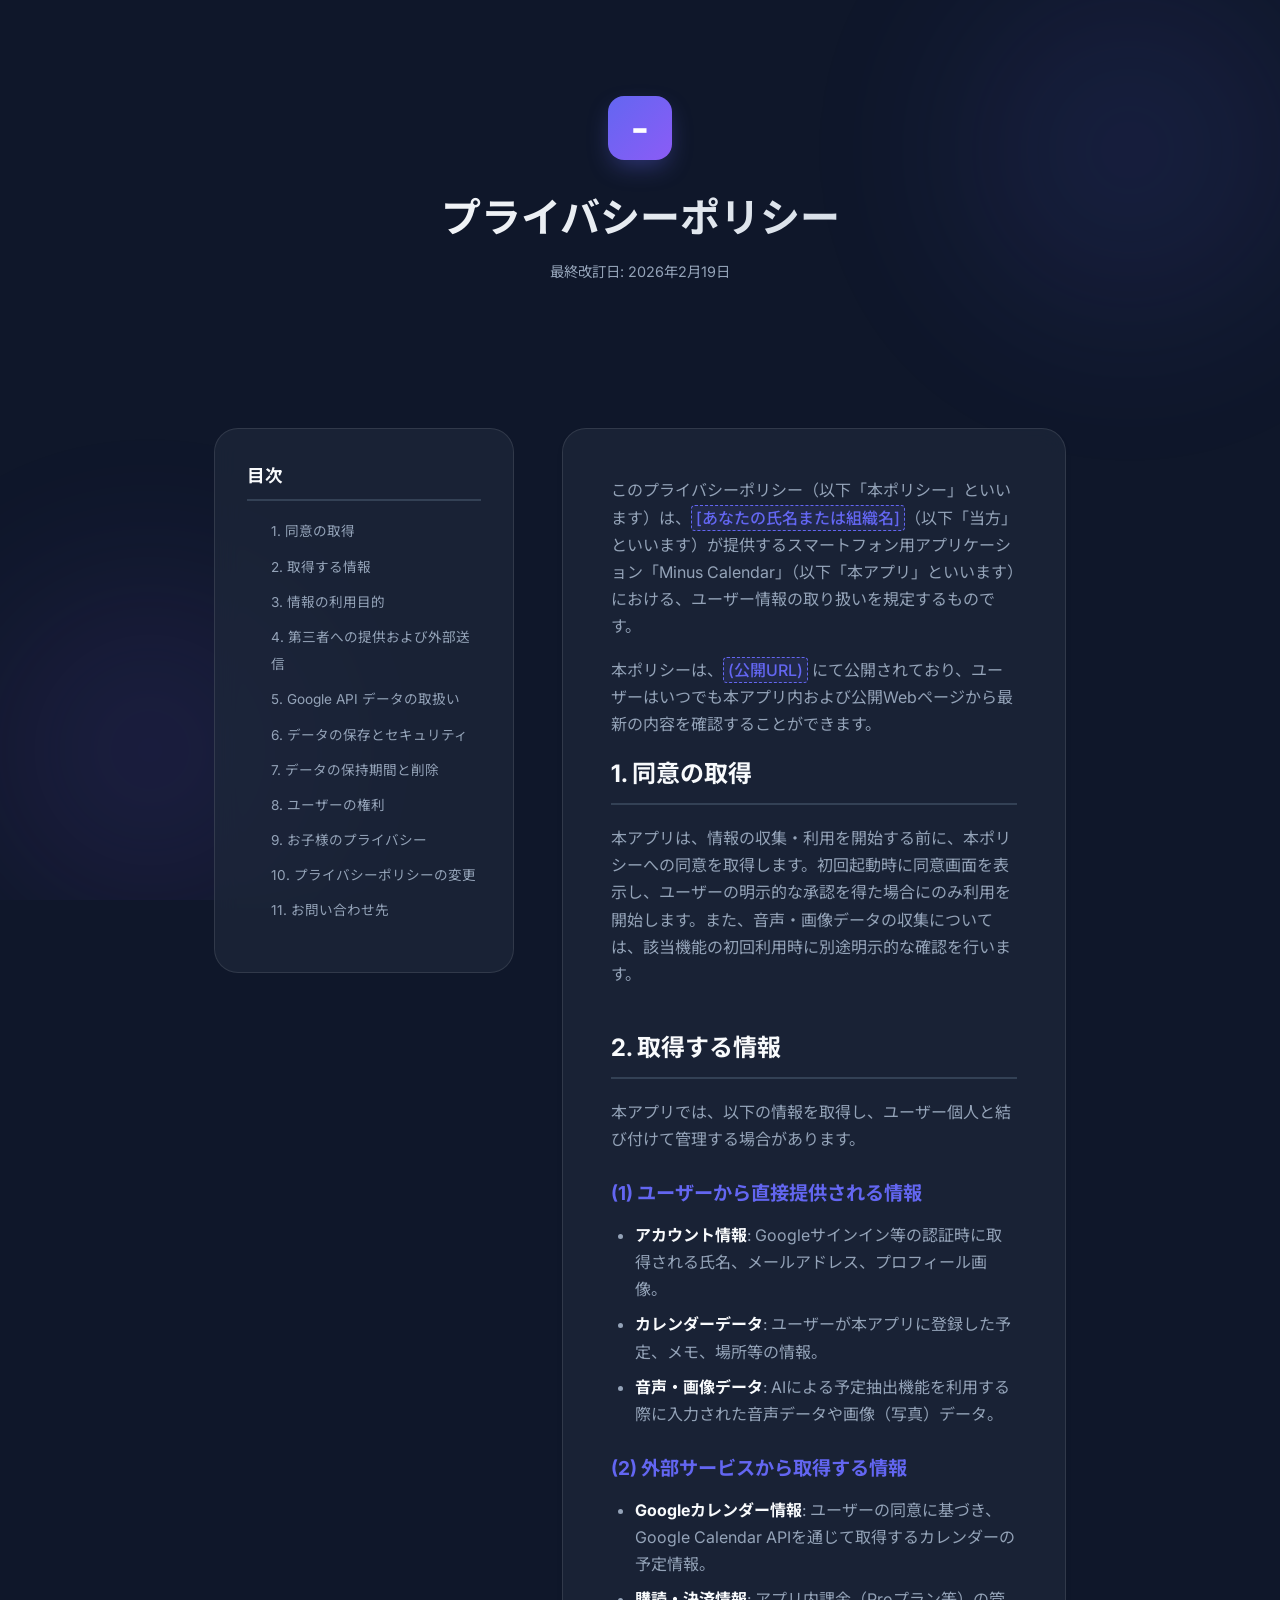
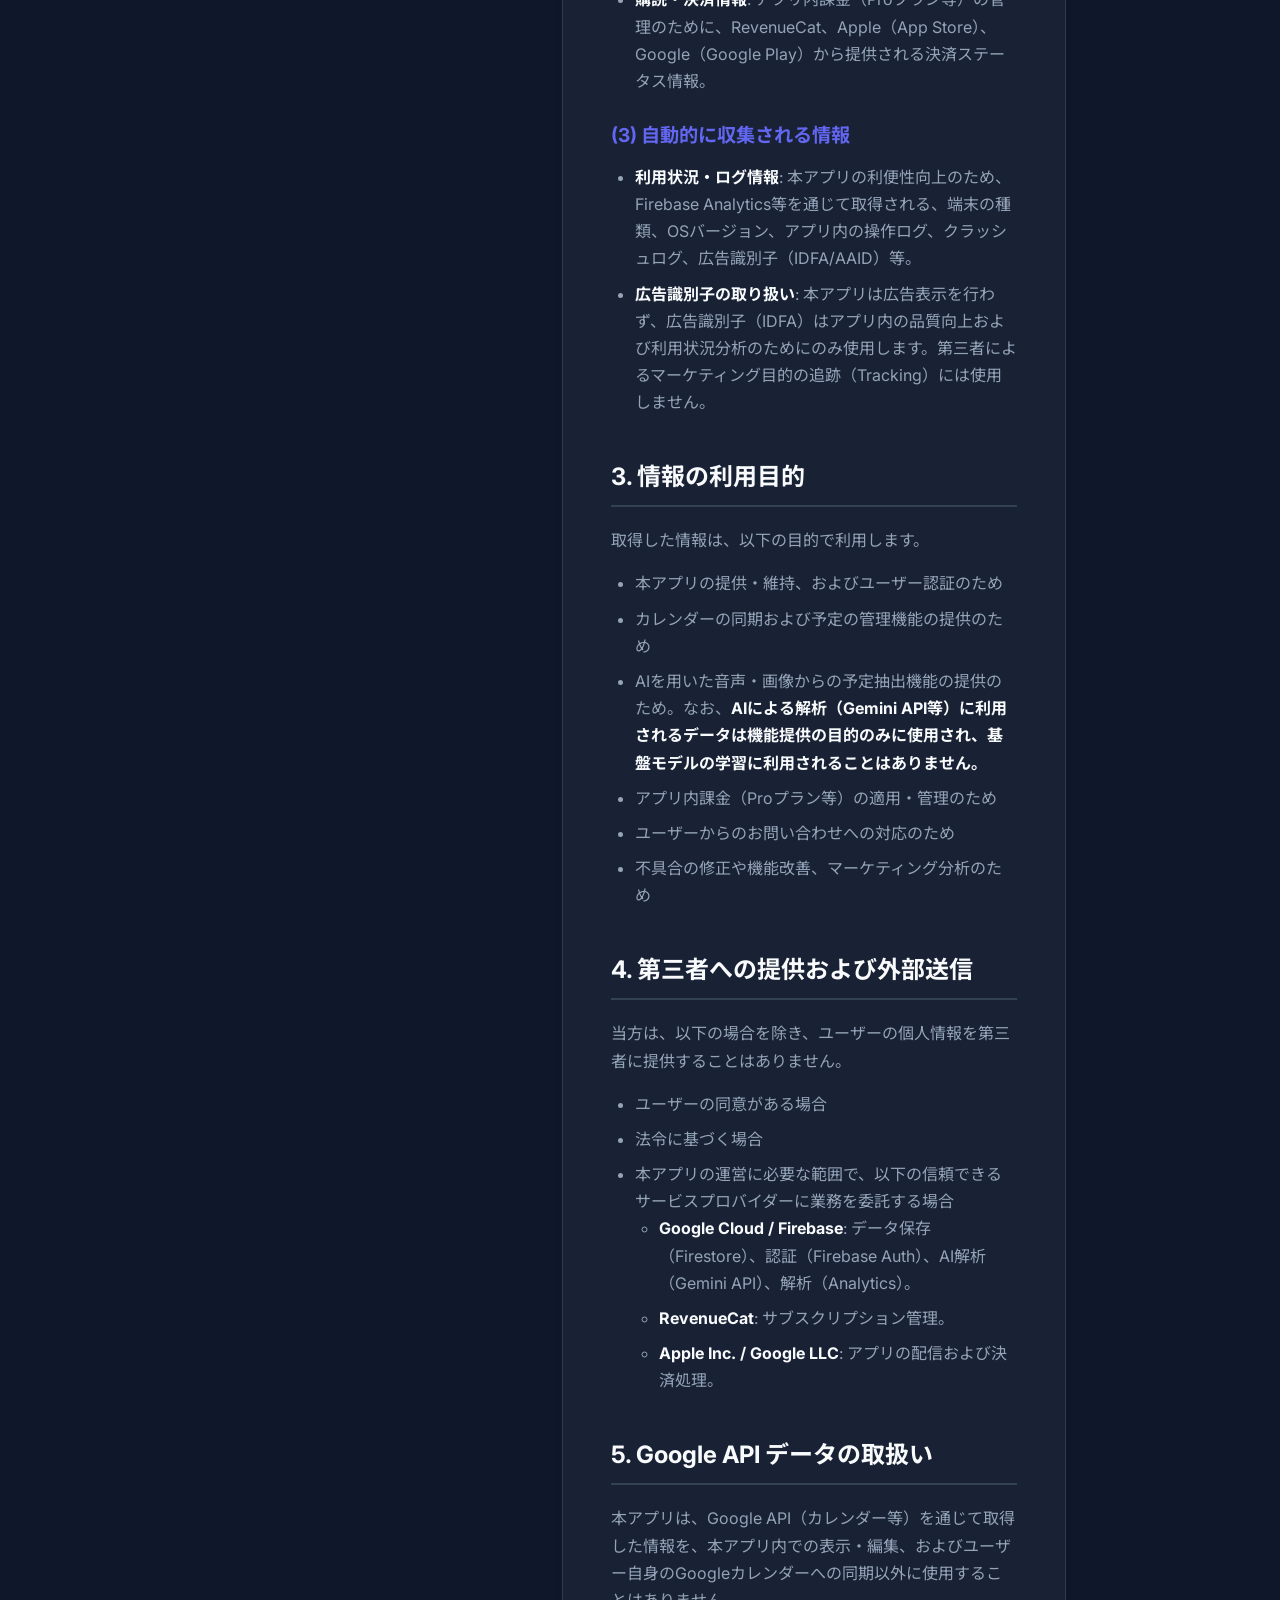
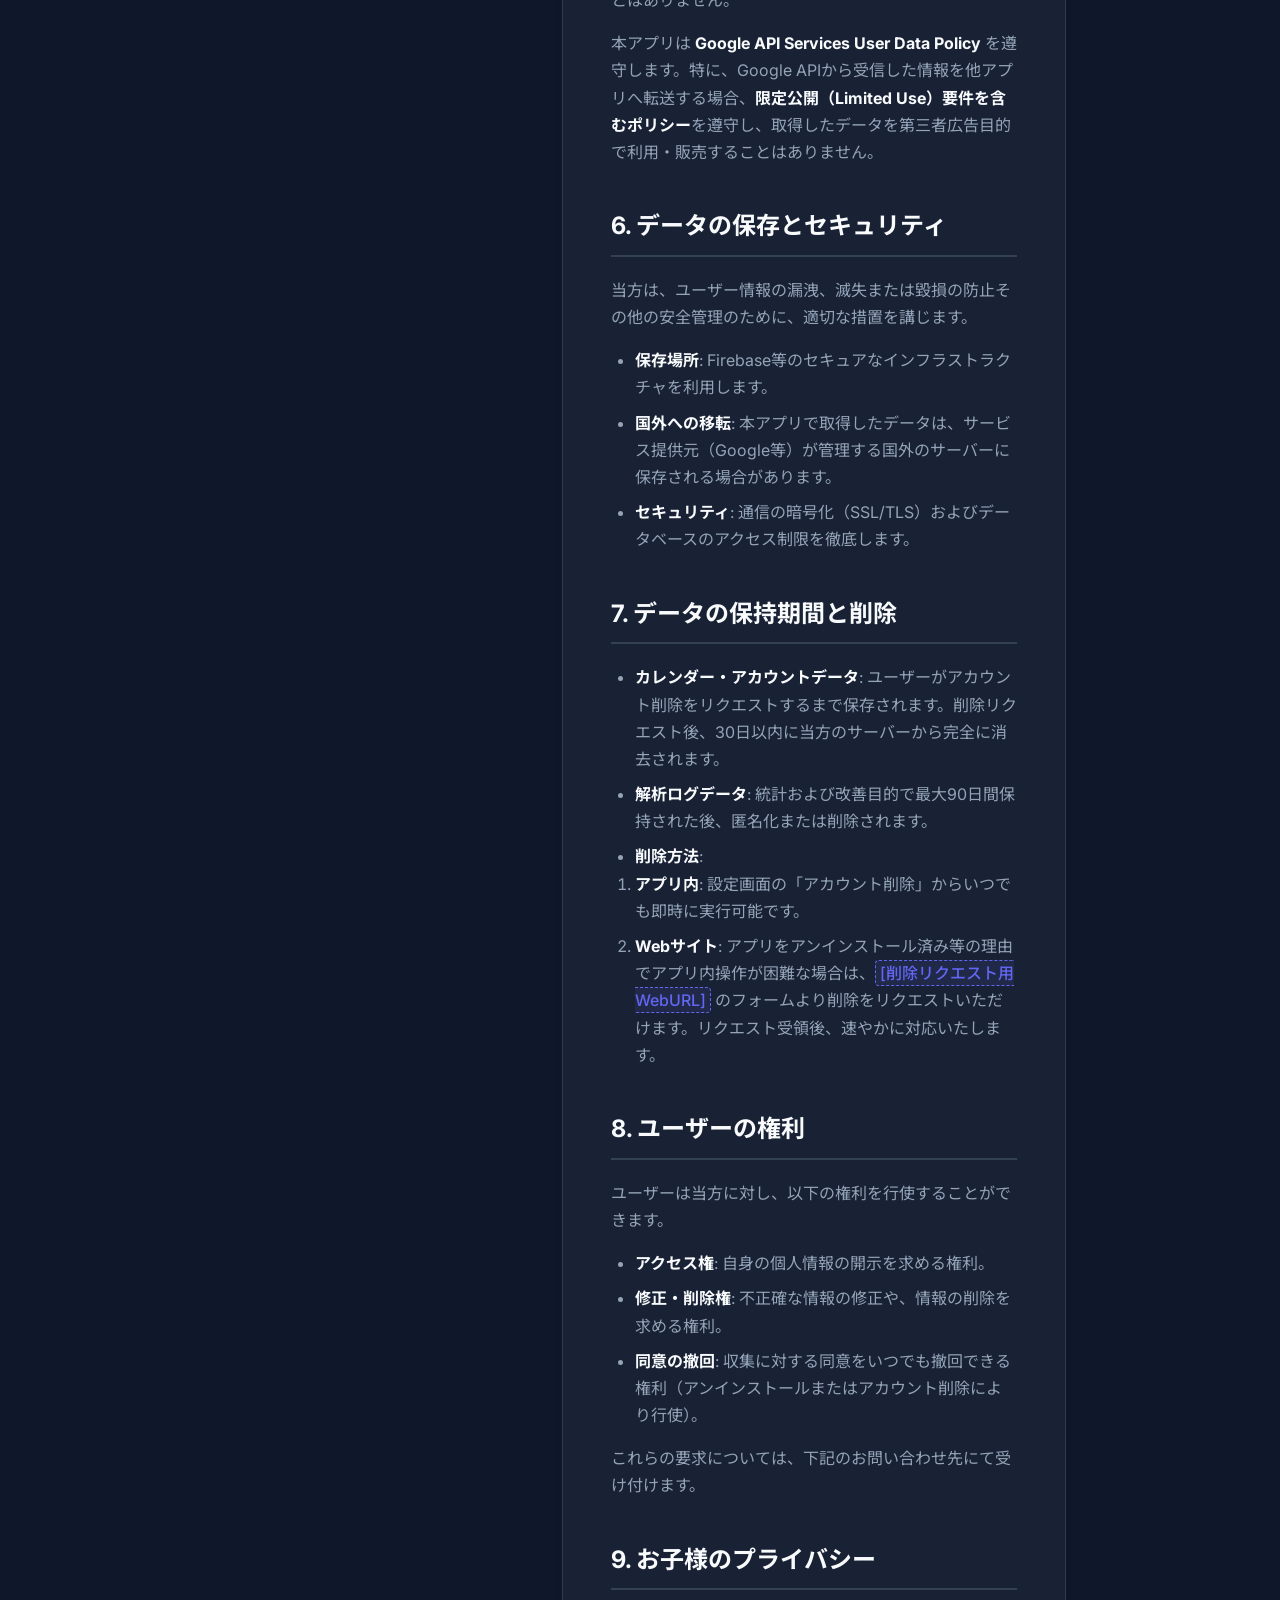
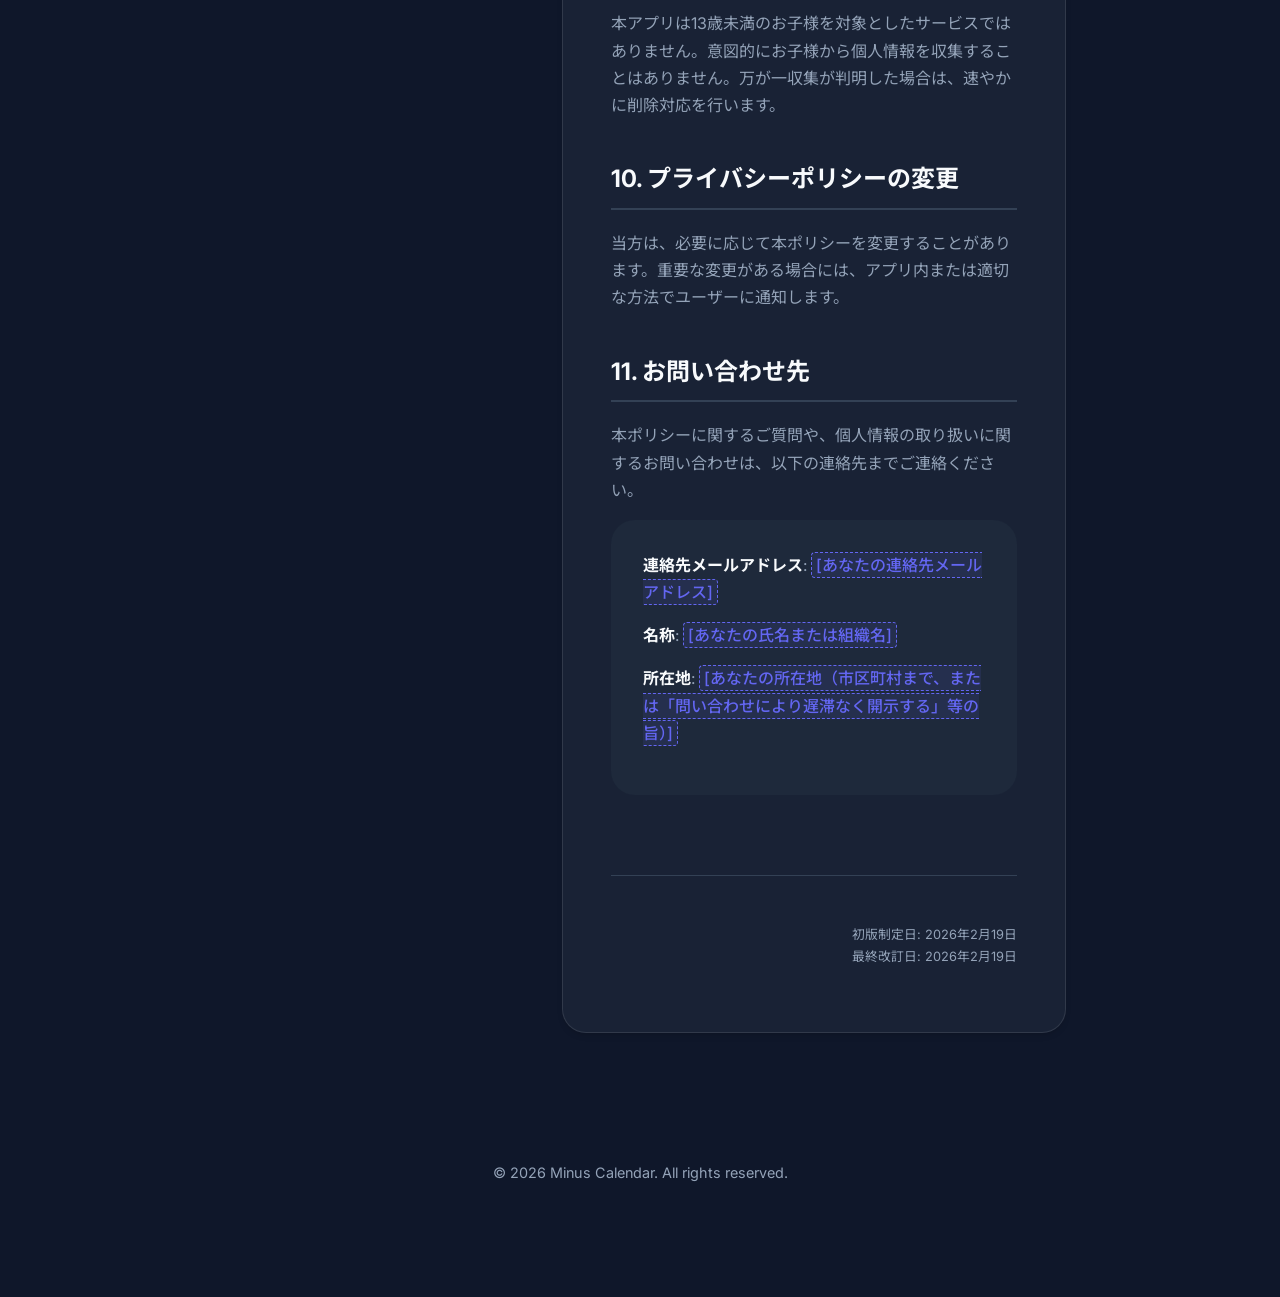
==== index.html @ 3d976114 "Initial commit: Privacy Policy site" ====
<!DOCTYPE html>
<html lang="ja">
<head>
    <meta charset="UTF-8">
    <meta name="viewport" content="width=device-width, initial-scale=1.0">
    <title>プライバシーポリシー - Minus Calendar</title>
    <meta name="description" content="Minus Calendar アプリのプライバシーポリシーです。ユーザー情報の取り扱い、利用目的、データの保持について説明します。">
    <link rel="stylesheet" href="style.css">
</head>
<body>
    <div class="bg-blobs">
        <div class="blob blob-1"></div>
        <div class="blob blob-2"></div>
    </div>

    <div class="container">
        <header class="fade-in">
            <div class="app-logo"></div>
            <h1>プライバシーポリシー</h1>
            <p class="last-updated">最終改訂日: 2026年2月19日</p>
        </header>

        <div class="main-grid">
            <aside class="toc fade-in">
                <h2>目次</h2>
                <ul>
                    <li><a href="#sec-1">1. 同意の取得</a></li>
                    <li><a href="#sec-2">2. 取得する情報</a></li>
                    <li><a href="#sec-3">3. 情報の利用目的</a></li>
                    <li><a href="#sec-4">4. 第三者への提供および外部送信</a></li>
                    <li><a href="#sec-5">5. Google API データの取扱い</a></li>
                    <li><a href="#sec-6">6. データの保存とセキュリティ</a></li>
                    <li><a href="#sec-7">7. データの保持期間と削除</a></li>
                    <li><a href="#sec-8">8. ユーザーの権利</a></li>
                    <li><a href="#sec-9">9. お子様のプライバシー</a></li>
                    <li><a href="#sec-10">10. プライバシーポリシーの変更</a></li>
                    <li><a href="#sec-11">11. お問い合わせ先</a></li>
                </ul>
            </aside>

            <main class="content-wrapper fade-in">
                <p>このプライバシーポリシー（以下「本ポリシー」といいます）は、<span class="placeholder">[あなたの氏名または組織名]</span>（以下「当方」といいます）が提供するスマートフォン用アプリケーション「Minus Calendar」（以下「本アプリ」といいます）における、ユーザー情報の取り扱いを規定するものです。</p>
                <p>本ポリシーは、<span class="placeholder">(公開URL)</span> にて公開されており、ユーザーはいつでも本アプリ内および公開Webページから最新の内容を確認することができます。</p>

                <section id="sec-1">
                    <h2>1. 同意の取得</h2>
                    <p>本アプリは、情報の収集・利用を開始する前に、本ポリシーへの同意を取得します。初回起動時に同意画面を表示し、ユーザーの明示的な承認を得た場合にのみ利用を開始します。また、音声・画像データの収集については、該当機能の初回利用時に別途明示的な確認を行います。</p>
                </section>

                <section id="sec-2">
                    <h2>2. 取得する情報</h2>
                    <p>本アプリでは、以下の情報を取得し、ユーザー個人と結び付けて管理する場合があります。</p>
                    
                    <h3>(1) ユーザーから直接提供される情報</h3>
                    <ul>
                        <li><strong>アカウント情報</strong>: Googleサインイン等の認証時に取得される氏名、メールアドレス、プロフィール画像。</li>
                        <li><strong>カレンダーデータ</strong>: ユーザーが本アプリに登録した予定、メモ、場所等の情報。</li>
                        <li><strong>音声・画像データ</strong>: AIによる予定抽出機能を利用する際に入力された音声データや画像（写真）データ。</li>
                    </ul>

                    <h3>(2) 外部サービスから取得する情報</h3>
                    <ul>
                        <li><strong>Googleカレンダー情報</strong>: ユーザーの同意に基づき、Google Calendar APIを通じて取得するカレンダーの予定情報。</li>
                        <li><strong>購読・決済情報</strong>: アプリ内課金（Proプラン等）の管理のために、RevenueCat、Apple（App Store）、Google（Google Play）から提供される決済ステータス情報。</li>
                    </ul>

                    <h3>(3) 自動的に収集される情報</h3>
                    <ul>
                        <li><strong>利用状況・ログ情報</strong>: 本アプリの利便性向上のため、Firebase Analytics等を通じて取得される、端末の種類、OSバージョン、アプリ内の操作ログ、クラッシュログ、広告識別子（IDFA/AAID）等。</li>
                        <li><strong>広告識別子の取り扱い</strong>: 本アプリは広告表示を行わず、広告識別子（IDFA）はアプリ内の品質向上および利用状況分析のためにのみ使用します。第三者によるマーケティング目的の追跡（Tracking）には使用しません。</li>
                    </ul>
                </section>

                <section id="sec-3">
                    <h2>3. 情報の利用目的</h2>
                    <p>取得した情報は、以下の目的で利用します。</p>
                    <ul>
                        <li>本アプリの提供・維持、およびユーザー認証のため</li>
                        <li>カレンダーの同期および予定の管理機能の提供のため</li>
                        <li>AIを用いた音声・画像からの予定抽出機能の提供のため。なお、<strong>AIによる解析（Gemini API等）に利用されるデータは機能提供の目的のみに使用され、基盤モデルの学習に利用されることはありません。</strong></li>
                        <li>アプリ内課金（Proプラン等）の適用・管理のため</li>
                        <li>ユーザーからのお問い合わせへの対応のため</li>
                        <li>不具合の修正や機能改善、マーケティング分析のため</li>
                    </ul>
                </section>

                <section id="sec-4">
                    <h2>4. 第三者への提供および外部送信</h2>
                    <p>当方は、以下の場合を除き、ユーザーの個人情報を第三者に提供することはありません。</p>
                    <ul>
                        <li>ユーザーの同意がある場合</li>
                        <li>法令に基づく場合</li>
                        <li>本アプリの運営に必要な範囲で、以下の信頼できるサービスプロバイダーに業務を委託する場合
                            <ul>
                                <li><strong>Google Cloud / Firebase</strong>: データ保存（Firestore）、認証（Firebase Auth）、AI解析（Gemini API）、解析（Analytics）。</li>
                                <li><strong>RevenueCat</strong>: サブスクリプション管理。</li>
                                <li><strong>Apple Inc. / Google LLC</strong>: アプリの配信および決済処理。</li>
                            </ul>
                        </li>
                    </ul>
                </section>

                <section id="sec-5">
                    <h2>5. Google API データの取扱い</h2>
                    <p>本アプリは、Google API（カレンダー等）を通じて取得した情報を、本アプリ内での表示・編集、およびユーザー自身のGoogleカレンダーへの同期以外に使用することはありません。</p>
                    <p>本アプリは <strong>Google API Services User Data Policy</strong> を遵守します。特に、Google APIから受信した情報を他アプリへ転送する場合、<strong>限定公開（Limited Use）要件を含むポリシー</strong>を遵守し、取得したデータを第三者広告目的で利用・販売することはありません。</p>
                </section>

                <section id="sec-6">
                    <h2>6. データの保存とセキュリティ</h2>
                    <p>当方は、ユーザー情報の漏洩、滅失または毀損の防止その他の安全管理のために、適切な措置を講じます。</p>
                    <ul>
                        <li><strong>保存場所</strong>: Firebase等のセキュアなインフラストラクチャを利用します。</li>
                        <li><strong>国外への移転</strong>: 本アプリで取得したデータは、サービス提供元（Google等）が管理する国外のサーバーに保存される場合があります。</li>
                        <li><strong>セキュリティ</strong>: 通信の暗号化（SSL/TLS）およびデータベースのアクセス制限を徹底します。</li>
                    </ul>
                </section>

                <section id="sec-7">
                    <h2>7. データの保持期間と削除</h2>
                    <ul>
                        <li><strong>カレンダー・アカウントデータ</strong>: ユーザーがアカウント削除をリクエストするまで保存されます。削除リクエスト後、30日以内に当方のサーバーから完全に消去されます。</li>
                        <li><strong>解析ログデータ</strong>: 統計および改善目的で最大90日間保持された後、匿名化または削除されます。</li>
                        <li><strong>削除方法</strong>: 
                            <ol>
                                <li><strong>アプリ内</strong>: 設定画面の「アカウント削除」からいつでも即時に実行可能です。</li>
                                <li><strong>Webサイト</strong>: アプリをアンインストール済み等の理由でアプリ内操作が困難な場合は、<span class="placeholder">[削除リクエスト用WebURL]</span> のフォームより削除をリクエストいただけます。リクエスト受領後、速やかに対応いたします。</li>
                            </ol>
                        </li>
                    </ul>
                </section>

                <section id="sec-8">
                    <h2>8. ユーザーの権利</h2>
                    <p>ユーザーは当方に対し、以下の権利を行使することができます。</p>
                    <ul>
                        <li><strong>アクセス権</strong>: 自身の個人情報の開示を求める権利。</li>
                        <li><strong>修正・削除権</strong>: 不正確な情報の修正や、情報の削除を求める権利。</li>
                        <li><strong>同意の撤回</strong>: 収集に対する同意をいつでも撤回できる権利（アンインストールまたはアカウント削除により行使）。</li>
                    </ul>
                    <p>これらの要求については、下記のお問い合わせ先にて受け付けます。</p>
                </section>

                <section id="sec-9">
                    <h2>9. お子様のプライバシー</h2>
                    <p>本アプリは13歳未満のお子様を対象としたサービスではありません。意図的にお子様から個人情報を収集することはありません。万が一収集が判明した場合は、速やかに削除対応を行います。</p>
                </section>

                <section id="sec-10">
                    <h2>10. プライバシーポリシーの変更</h2>
                    <p>当方は、必要に応じて本ポリシーを変更することがあります。重要な変更がある場合には、アプリ内または適切な方法でユーザーに通知します。</p>
                </section>

                <section id="sec-11">
                    <h2>11. お問い合わせ先</h2>
                    <p>本ポリシーに関するご質問や、個人情報の取り扱いに関するお問い合わせは、以下の連絡先までご連絡ください。</p>
                    
                    <div class="contact-card">
                        <p><strong>連絡先メールアドレス</strong>: <span class="placeholder">[あなたの連絡先メールアドレス]</span></p>
                        <p><strong>名称</strong>: <span class="placeholder">[あなたの氏名または組織名]</span></p>
                        <p><strong>所在地</strong>: <span class="placeholder">[あなたの所在地（市区町村まで、または「問い合わせにより遅滞なく開示する」等の旨）]</span></p>
                    </div>
                </section>

                <hr style="border: none; border-top: 1px solid var(--border-color); margin: 3rem 0;">
                <p style="font-size: 0.8rem; text-align: right;">
                    初版制定日: 2026年2月19日<br>
                    最終改訂日: 2026年2月19日
                </p>
            </main>
        </div>

        <footer>
            <p>&copy; 2026 Minus Calendar. All rights reserved.</p>
        </footer>
    </div>

    <script src="script.js"></script>
</body>
</html>
---- style.css ----
@import url('https://fonts.googleapis.com/css2?family=Inter:wght@400;600;700&family=Noto+Sans+JP:wght@400;500;700&display=swap');

:root {
    --bg-color: #0f172a;
    --card-bg: #1e293b;
    --text-primary: #f8fafc;
    --text-secondary: #94a3b8;
    --accent-primary: #6366f1;
    --accent-secondary: #8b5cf6;
    --border-color: #334155;
    --glass-bg: rgba(30, 41, 59, 0.7);
    --glass-border: rgba(255, 255, 255, 0.1);
}

* {
    margin: 0;
    padding: 0;
    box-sizing: border-box;
}

body {
    font-family: 'Inter', 'Noto Sans JP', sans-serif;
    background-color: var(--bg-color);
    color: var(--text-primary);
    line-height: 1.7;
    overflow-x: hidden;
}

/* Background Gradients */
.bg-blobs {
    position: fixed;
    top: 0;
    left: 0;
    width: 100%;
    height: 100%;
    z-index: -1;
    overflow: hidden;
}

.blob {
    position: absolute;
    width: 500px;
    height: 500px;
    background: radial-gradient(circle, var(--accent-primary) 0%, transparent 70%);
    filter: blur(80px);
    opacity: 0.15;
    border-radius: 50%;
    animation: move 20s infinite alternate;
}

.blob-1 {
    top: -100px;
    right: -100px;
}

.blob-2 {
    bottom: -100px;
    left: -100px;
    background: radial-gradient(circle, var(--accent-secondary) 0%, transparent 70%);
    animation-delay: -5s;
}

@keyframes move {
    from { transform: translate(0, 0); }
    to { transform: translate(50px, 50px); }
}

/* Layout */
.container {
    max-width: 900px;
    margin: 0 auto;
    padding: 2rem 1.5rem;
}

header {
    margin-bottom: 4rem;
    text-align: center;
    padding: 4rem 1rem;
}

.app-logo {
    width: 64px;
    height: 64px;
    background: linear-gradient(135deg, var(--accent-primary), var(--accent-secondary));
    margin: 0 auto 1.5rem;
    border-radius: 16px;
    display: flex;
    align-items: center;
    justify-content: center;
    box-shadow: 0 10px 25px -5px rgba(99, 102, 241, 0.4);
}

.app-logo::after {
    content: '-';
    color: white;
    font-size: 40px;
    font-weight: bold;
}

h1 {
    font-size: 2.5rem;
    font-weight: 700;
    margin-bottom: 0.5rem;
    background: linear-gradient(to right, #fff, #cbd5e1);
    -webkit-background-clip: text;
    -webkit-text-fill-color: transparent;
}

.last-updated {
    color: var(--text-secondary);
    font-size: 0.9rem;
}

/* Navigation / TOC */
.toc {
    background: var(--glass-bg);
    backdrop-filter: blur(12px);
    border: 1px solid var(--glass-border);
    padding: 2rem;
    border-radius: 24px;
    margin-bottom: 3rem;
    position: sticky;
    top: 20px;
    max-height: calc(100vh - 40px);
    overflow-y: auto;
    display: none; /* Hidden on small screens, shown in grid on large */
}

@media (min-width: 1200px) {
    .main-grid {
        display: grid;
        grid-template-columns: 300px 1fr;
        gap: 3rem;
        align-items: flex-start;
    }
    .toc {
        display: block;
    }
}

.toc h2 {
    font-size: 1.1rem;
    margin-bottom: 1rem;
    color: var(--text-primary);
}

.toc ul {
    list-style: none;
}

.toc li {
    margin-bottom: 0.5rem;
}

.toc a {
    color: var(--text-secondary);
    text-decoration: none;
    font-size: 0.85rem;
    transition: color 0.2s;
}

.toc a:hover {
    color: var(--accent-primary);
}

/* Content */
.content-wrapper {
    background: var(--glass-bg);
    backdrop-filter: blur(12px);
    border: 1px solid var(--glass-border);
    padding: 3rem;
    border-radius: 24px;
    box-shadow: 0 4px 6px -1px rgba(0, 0, 0, 0.1), 0 2px 4px -1px rgba(0, 0, 0, 0.06);
}

@media (max-width: 640px) {
    .content-wrapper {
        padding: 1.5rem;
    }
}

section {
    margin-bottom: 2.5rem;
}

h2 {
    font-size: 1.5rem;
    margin-bottom: 1.25rem;
    padding-bottom: 0.5rem;
    border-bottom: 2px solid var(--border-color);
    color: var(--text-primary);
}

h3 {
    font-size: 1.2rem;
    margin: 1.5rem 0 0.75rem;
    color: var(--accent-primary);
}

p {
    margin-bottom: 1rem;
    color: var(--text-secondary);
}

ul {
    margin-bottom: 1rem;
    padding-left: 1.5rem;
    color: var(--text-secondary);
}

li {
    margin-bottom: 0.5rem;
}

strong {
    color: var(--text-primary);
}

.placeholder {
    background-color: rgba(99, 102, 241, 0.1);
    border: 1px dashed var(--accent-primary);
    padding: 2px 4px;
    border-radius: 4px;
    color: var(--accent-primary);
    font-weight: 500;
}

/* Footer */
footer {
    text-align: center;
    margin-top: 4rem;
    padding: 4rem 1rem;
    color: var(--text-secondary);
    font-size: 0.9rem;
}

.contact-card {
    background: var(--card-bg);
    padding: 2rem;
    border-radius: 24px;
    margin-bottom: 2rem;
    display: inline-block;
    min-width: 300px;
}

/* Animations */
.fade-in {
    opacity: 0;
    transform: translateY(20px);
    transition: opacity 0.6s ease-out, transform 0.6s ease-out;
}

.fade-in.visible {
    opacity: 1;
    transform: translateY(0);
}
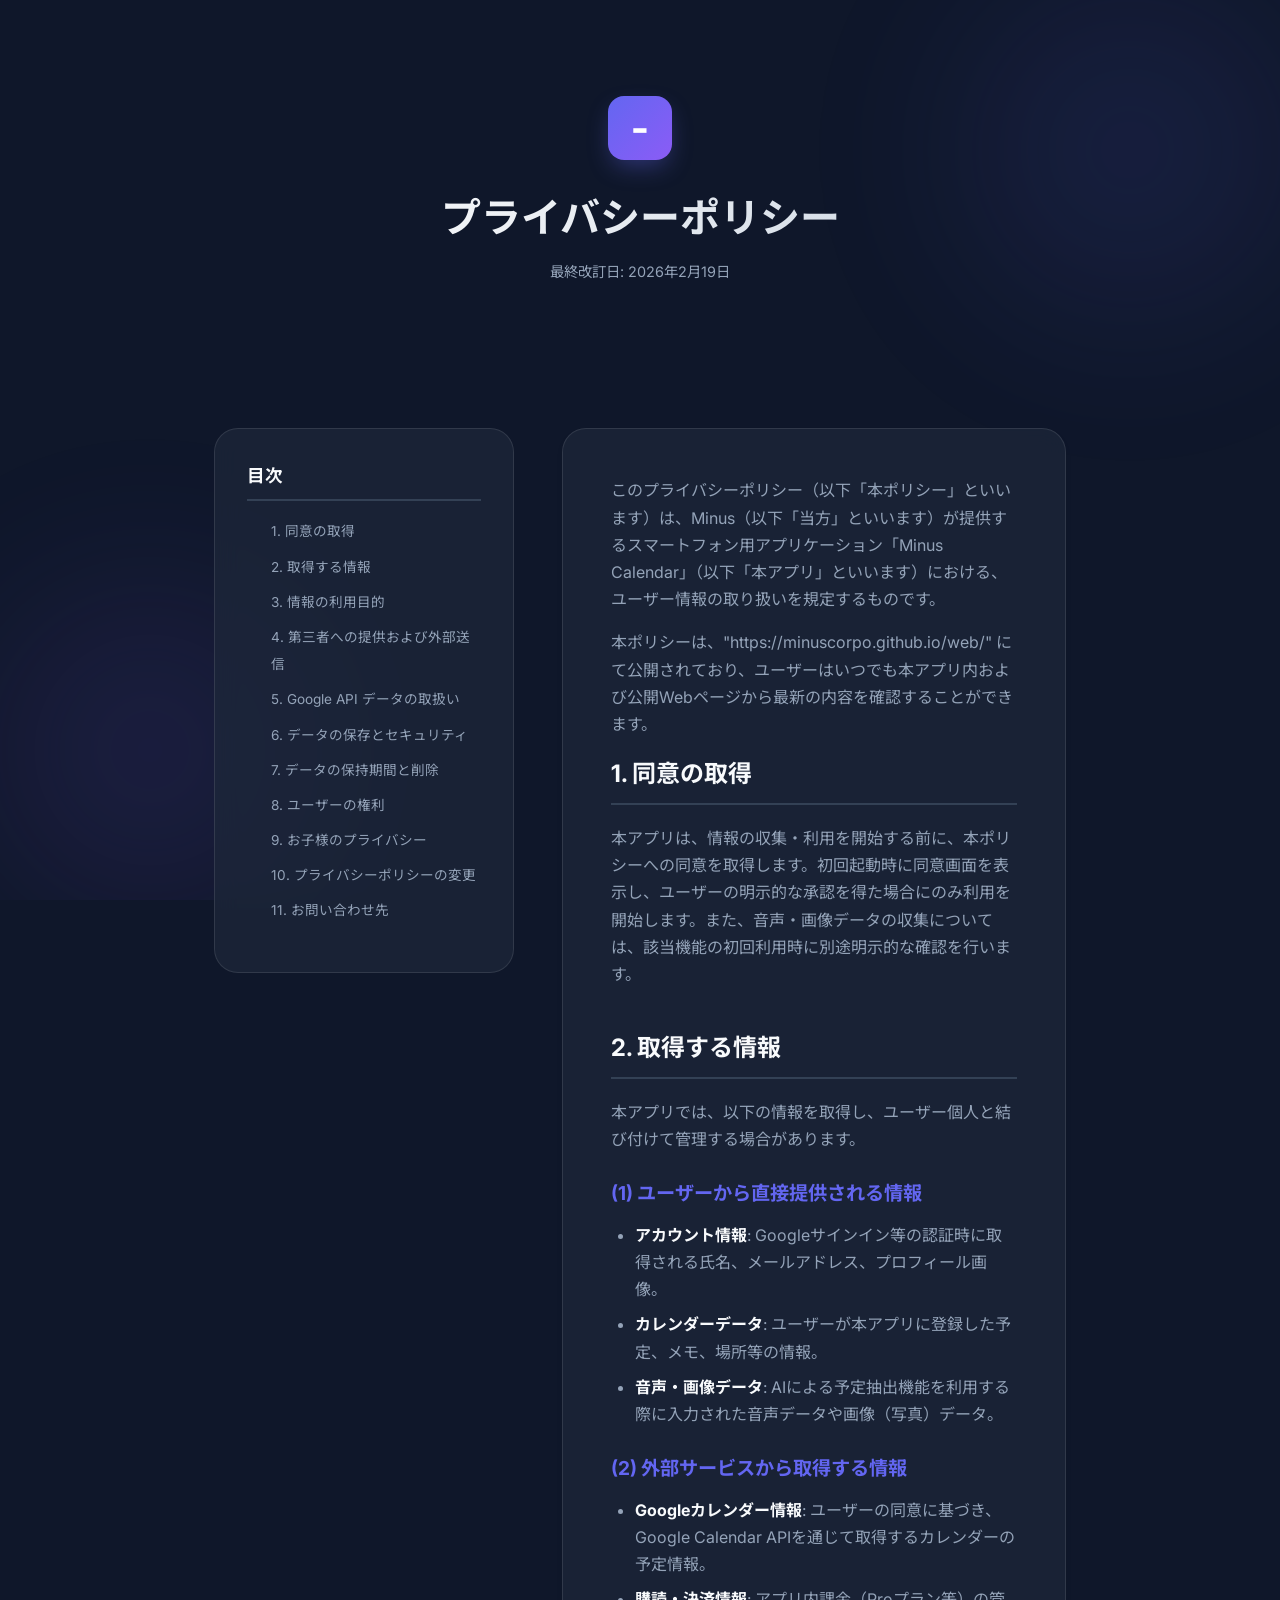
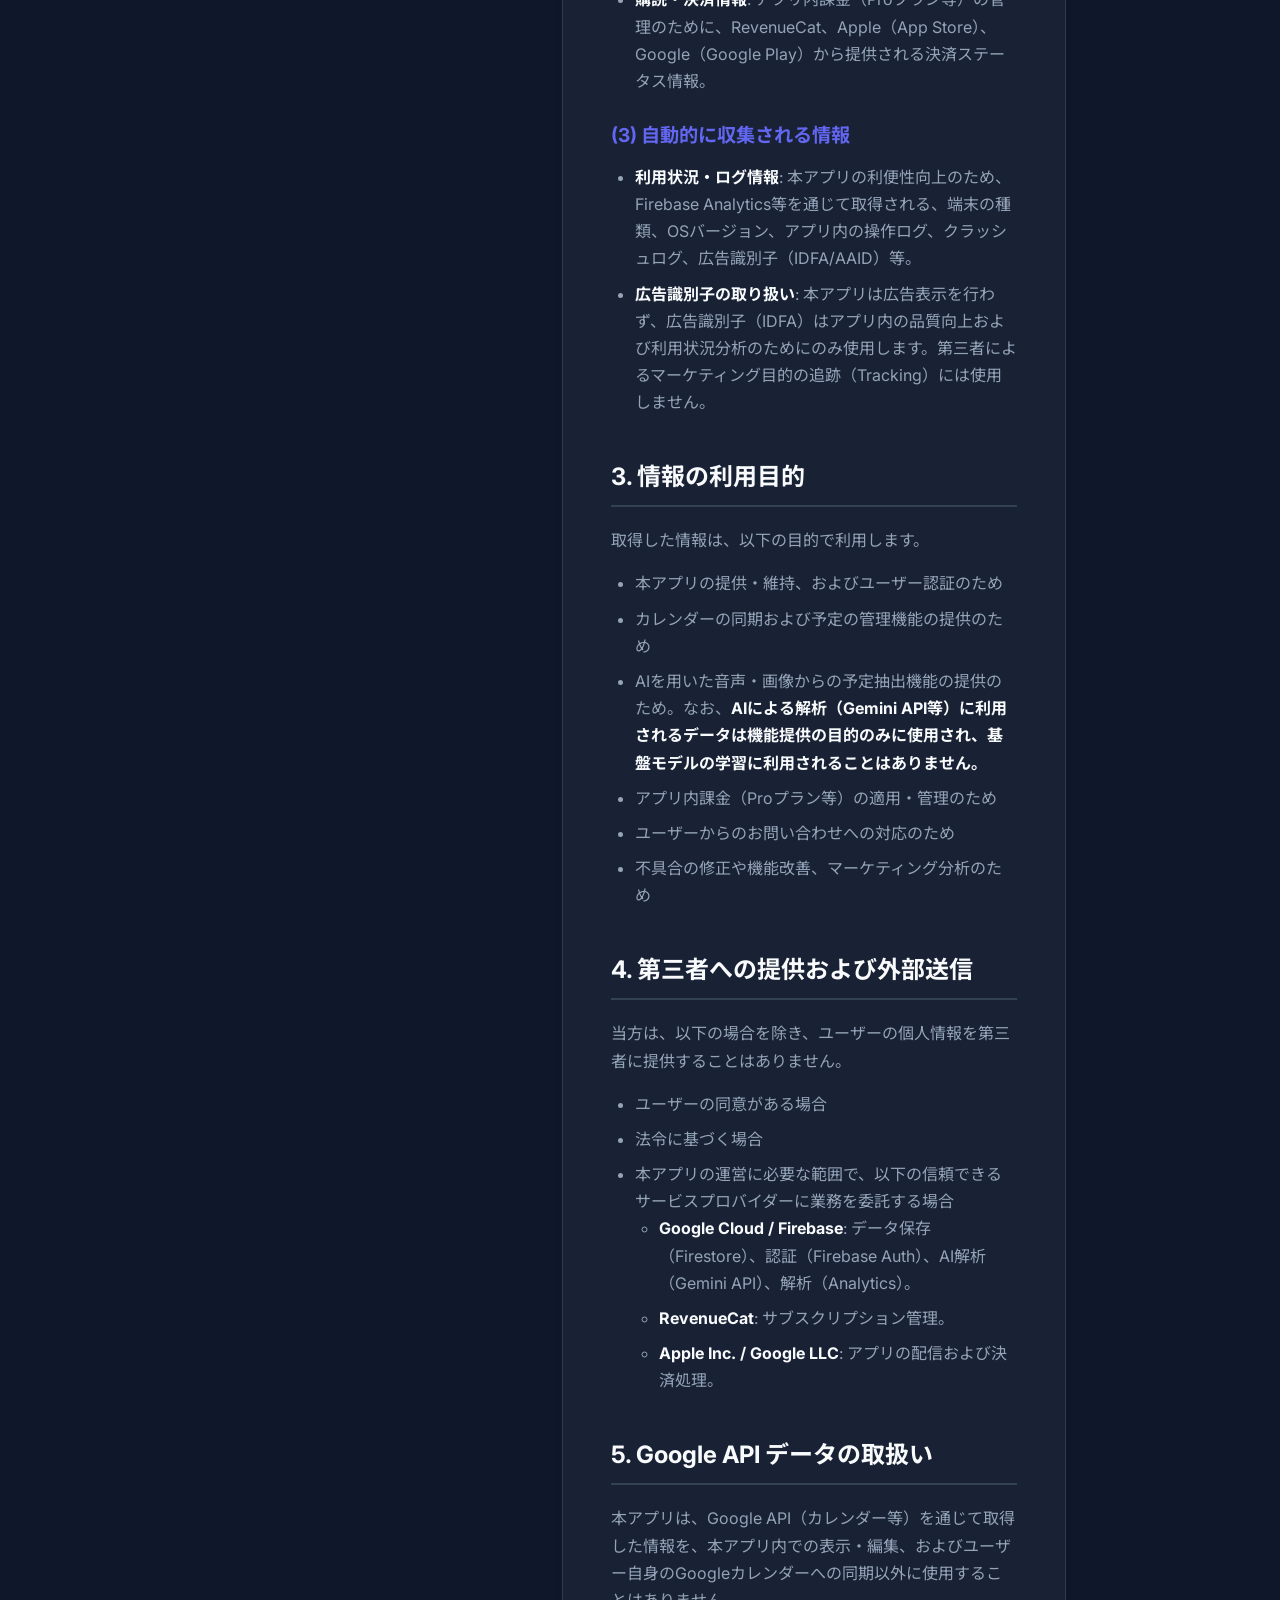
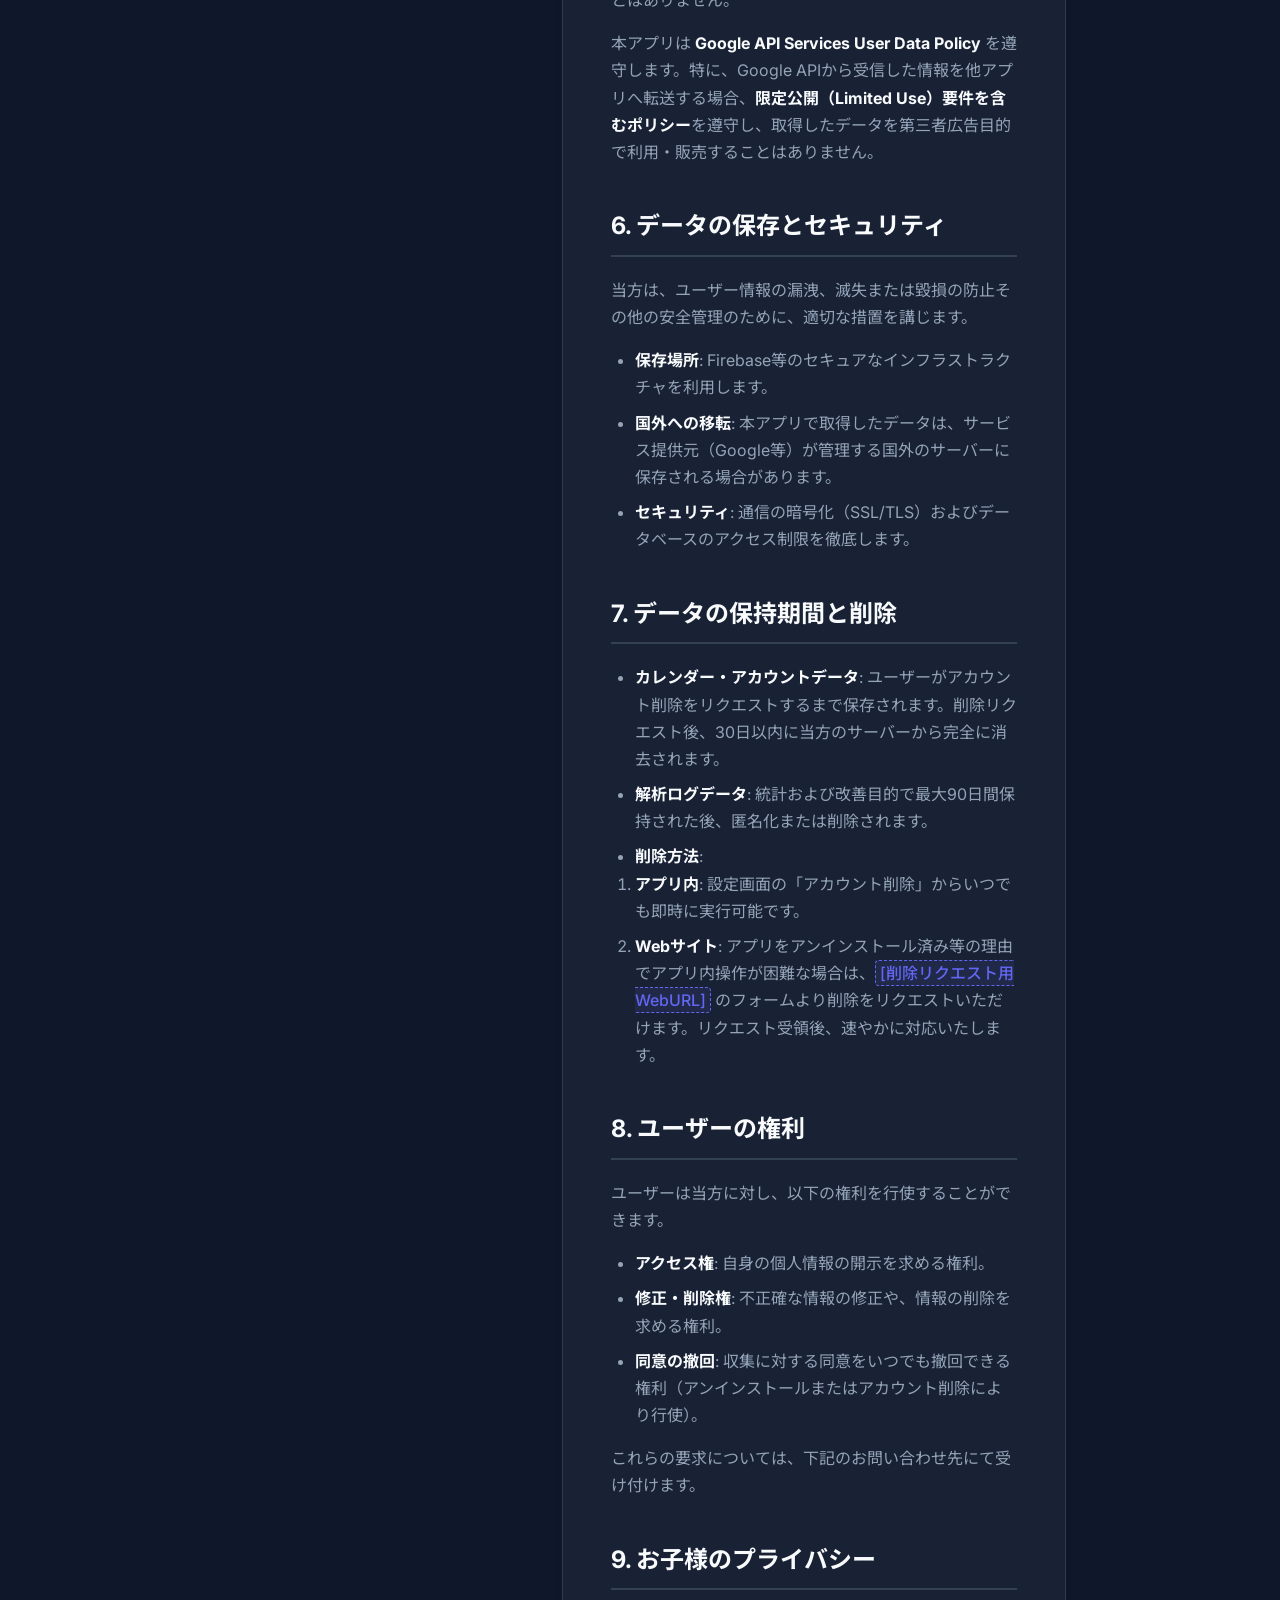
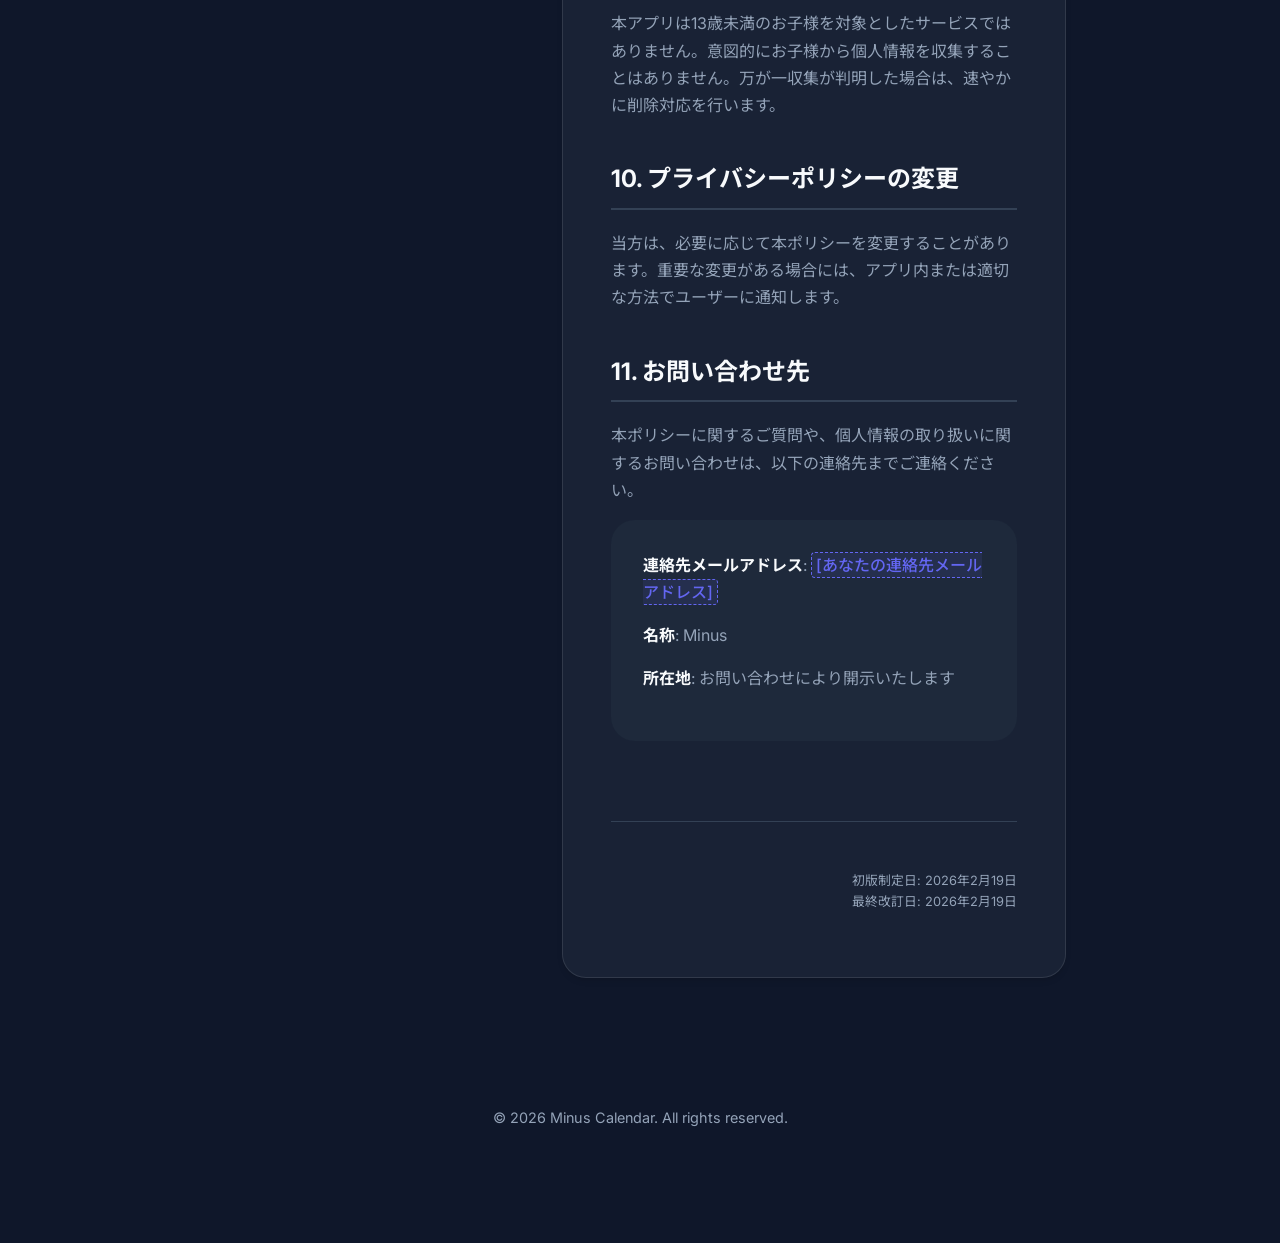
==== commit 65630775: "微修正" ====
--- a/index.html
+++ b/index.html
@@ -1,5 +1,6 @@
 <!DOCTYPE html>
 <html lang="ja">
+
 <head>
     <meta charset="UTF-8">
     <meta name="viewport" content="width=device-width, initial-scale=1.0">
@@ -7,6 +8,7 @@
     <meta name="description" content="Minus Calendar アプリのプライバシーポリシーです。ユーザー情報の取り扱い、利用目的、データの保持について説明します。">
     <link rel="stylesheet" href="style.css">
 </head>
+
 <body>
     <div class="bg-blobs">
         <div class="blob blob-1"></div>
@@ -39,18 +41,21 @@
             </aside>
 
             <main class="content-wrapper fade-in">
-                <p>このプライバシーポリシー（以下「本ポリシー」といいます）は、<span class="placeholder">[あなたの氏名または組織名]</span>（以下「当方」といいます）が提供するスマートフォン用アプリケーション「Minus Calendar」（以下「本アプリ」といいます）における、ユーザー情報の取り扱いを規定するものです。</p>
-                <p>本ポリシーは、<span class="placeholder">(公開URL)</span> にて公開されており、ユーザーはいつでも本アプリ内および公開Webページから最新の内容を確認することができます。</p>
+                <p>このプライバシーポリシー（以下「本ポリシー」といいます）は、Minus（以下「当方」といいます）が提供するスマートフォン用アプリケーション「Minus
+                    Calendar」（以下「本アプリ」といいます）における、ユーザー情報の取り扱いを規定するものです。</p>
+                <p>本ポリシーは、"https://minuscorpo.github.io/web/" にて公開されており、ユーザーはいつでも本アプリ内および公開Webページから最新の内容を確認することができます。
+                </p>
 
                 <section id="sec-1">
                     <h2>1. 同意の取得</h2>
-                    <p>本アプリは、情報の収集・利用を開始する前に、本ポリシーへの同意を取得します。初回起動時に同意画面を表示し、ユーザーの明示的な承認を得た場合にのみ利用を開始します。また、音声・画像データの収集については、該当機能の初回利用時に別途明示的な確認を行います。</p>
+                    <p>本アプリは、情報の収集・利用を開始する前に、本ポリシーへの同意を取得します。初回起動時に同意画面を表示し、ユーザーの明示的な承認を得た場合にのみ利用を開始します。また、音声・画像データの収集については、該当機能の初回利用時に別途明示的な確認を行います。
+                    </p>
                 </section>
 
                 <section id="sec-2">
                     <h2>2. 取得する情報</h2>
                     <p>本アプリでは、以下の情報を取得し、ユーザー個人と結び付けて管理する場合があります。</p>
-                    
+
                     <h3>(1) ユーザーから直接提供される情報</h3>
                     <ul>
                         <li><strong>アカウント情報</strong>: Googleサインイン等の認証時に取得される氏名、メールアドレス、プロフィール画像。</li>
@@ -61,13 +66,17 @@
                     <h3>(2) 外部サービスから取得する情報</h3>
                     <ul>
                         <li><strong>Googleカレンダー情報</strong>: ユーザーの同意に基づき、Google Calendar APIを通じて取得するカレンダーの予定情報。</li>
-                        <li><strong>購読・決済情報</strong>: アプリ内課金（Proプラン等）の管理のために、RevenueCat、Apple（App Store）、Google（Google Play）から提供される決済ステータス情報。</li>
+                        <li><strong>購読・決済情報</strong>: アプリ内課金（Proプラン等）の管理のために、RevenueCat、Apple（App Store）、Google（Google
+                            Play）から提供される決済ステータス情報。</li>
                     </ul>
 
                     <h3>(3) 自動的に収集される情報</h3>
                     <ul>
-                        <li><strong>利用状況・ログ情報</strong>: 本アプリの利便性向上のため、Firebase Analytics等を通じて取得される、端末の種類、OSバージョン、アプリ内の操作ログ、クラッシュログ、広告識別子（IDFA/AAID）等。</li>
-                        <li><strong>広告識別子の取り扱い</strong>: 本アプリは広告表示を行わず、広告識別子（IDFA）はアプリ内の品質向上および利用状況分析のためにのみ使用します。第三者によるマーケティング目的の追跡（Tracking）には使用しません。</li>
+                        <li><strong>利用状況・ログ情報</strong>: 本アプリの利便性向上のため、Firebase
+                            Analytics等を通じて取得される、端末の種類、OSバージョン、アプリ内の操作ログ、クラッシュログ、広告識別子（IDFA/AAID）等。</li>
+                        <li><strong>広告識別子の取り扱い</strong>:
+                            本アプリは広告表示を行わず、広告識別子（IDFA）はアプリ内の品質向上および利用状況分析のためにのみ使用します。第三者によるマーケティング目的の追跡（Tracking）には使用しません。
+                        </li>
                     </ul>
                 </section>
 
@@ -77,7 +86,8 @@
                     <ul>
                         <li>本アプリの提供・維持、およびユーザー認証のため</li>
                         <li>カレンダーの同期および予定の管理機能の提供のため</li>
-                        <li>AIを用いた音声・画像からの予定抽出機能の提供のため。なお、<strong>AIによる解析（Gemini API等）に利用されるデータは機能提供の目的のみに使用され、基盤モデルの学習に利用されることはありません。</strong></li>
+                        <li>AIを用いた音声・画像からの予定抽出機能の提供のため。なお、<strong>AIによる解析（Gemini
+                                API等）に利用されるデータは機能提供の目的のみに使用され、基盤モデルの学習に利用されることはありません。</strong></li>
                         <li>アプリ内課金（Proプラン等）の適用・管理のため</li>
                         <li>ユーザーからのお問い合わせへの対応のため</li>
                         <li>不具合の修正や機能改善、マーケティング分析のため</li>
@@ -92,7 +102,8 @@
                         <li>法令に基づく場合</li>
                         <li>本アプリの運営に必要な範囲で、以下の信頼できるサービスプロバイダーに業務を委託する場合
                             <ul>
-                                <li><strong>Google Cloud / Firebase</strong>: データ保存（Firestore）、認証（Firebase Auth）、AI解析（Gemini API）、解析（Analytics）。</li>
+                                <li><strong>Google Cloud / Firebase</strong>: データ保存（Firestore）、認証（Firebase
+                                    Auth）、AI解析（Gemini API）、解析（Analytics）。</li>
                                 <li><strong>RevenueCat</strong>: サブスクリプション管理。</li>
                                 <li><strong>Apple Inc. / Google LLC</strong>: アプリの配信および決済処理。</li>
                             </ul>
@@ -103,7 +114,9 @@
                 <section id="sec-5">
                     <h2>5. Google API データの取扱い</h2>
                     <p>本アプリは、Google API（カレンダー等）を通じて取得した情報を、本アプリ内での表示・編集、およびユーザー自身のGoogleカレンダーへの同期以外に使用することはありません。</p>
-                    <p>本アプリは <strong>Google API Services User Data Policy</strong> を遵守します。特に、Google APIから受信した情報を他アプリへ転送する場合、<strong>限定公開（Limited Use）要件を含むポリシー</strong>を遵守し、取得したデータを第三者広告目的で利用・販売することはありません。</p>
+                    <p>本アプリは <strong>Google API Services User Data Policy</strong> を遵守します。特に、Google
+                        APIから受信した情報を他アプリへ転送する場合、<strong>限定公開（Limited
+                            Use）要件を含むポリシー</strong>を遵守し、取得したデータを第三者広告目的で利用・販売することはありません。</p>
                 </section>
 
                 <section id="sec-6">
@@ -119,12 +132,15 @@
                 <section id="sec-7">
                     <h2>7. データの保持期間と削除</h2>
                     <ul>
-                        <li><strong>カレンダー・アカウントデータ</strong>: ユーザーがアカウント削除をリクエストするまで保存されます。削除リクエスト後、30日以内に当方のサーバーから完全に消去されます。</li>
+                        <li><strong>カレンダー・アカウントデータ</strong>:
+                            ユーザーがアカウント削除をリクエストするまで保存されます。削除リクエスト後、30日以内に当方のサーバーから完全に消去されます。</li>
                         <li><strong>解析ログデータ</strong>: 統計および改善目的で最大90日間保持された後、匿名化または削除されます。</li>
-                        <li><strong>削除方法</strong>: 
+                        <li><strong>削除方法</strong>:
                             <ol>
                                 <li><strong>アプリ内</strong>: 設定画面の「アカウント削除」からいつでも即時に実行可能です。</li>
-                                <li><strong>Webサイト</strong>: アプリをアンインストール済み等の理由でアプリ内操作が困難な場合は、<span class="placeholder">[削除リクエスト用WebURL]</span> のフォームより削除をリクエストいただけます。リクエスト受領後、速やかに対応いたします。</li>
+                                <li><strong>Webサイト</strong>: アプリをアンインストール済み等の理由でアプリ内操作が困難な場合は、<span
+                                        class="placeholder">[削除リクエスト用WebURL]</span>
+                                    のフォームより削除をリクエストいただけます。リクエスト受領後、速やかに対応いたします。</li>
                             </ol>
                         </li>
                     </ul>
@@ -154,11 +170,11 @@
                 <section id="sec-11">
                     <h2>11. お問い合わせ先</h2>
                     <p>本ポリシーに関するご質問や、個人情報の取り扱いに関するお問い合わせは、以下の連絡先までご連絡ください。</p>
-                    
+
                     <div class="contact-card">
                         <p><strong>連絡先メールアドレス</strong>: <span class="placeholder">[あなたの連絡先メールアドレス]</span></p>
-                        <p><strong>名称</strong>: <span class="placeholder">[あなたの氏名または組織名]</span></p>
-                        <p><strong>所在地</strong>: <span class="placeholder">[あなたの所在地（市区町村まで、または「問い合わせにより遅滞なく開示する」等の旨）]</span></p>
+                        <p><strong>名称</strong>: Minus</p>
+                        <p><strong>所在地</strong>: お問い合わせにより開示いたします</p>
                     </div>
                 </section>
 
@@ -177,4 +193,5 @@
 
     <script src="script.js"></script>
 </body>
-</html>
+
+</html>
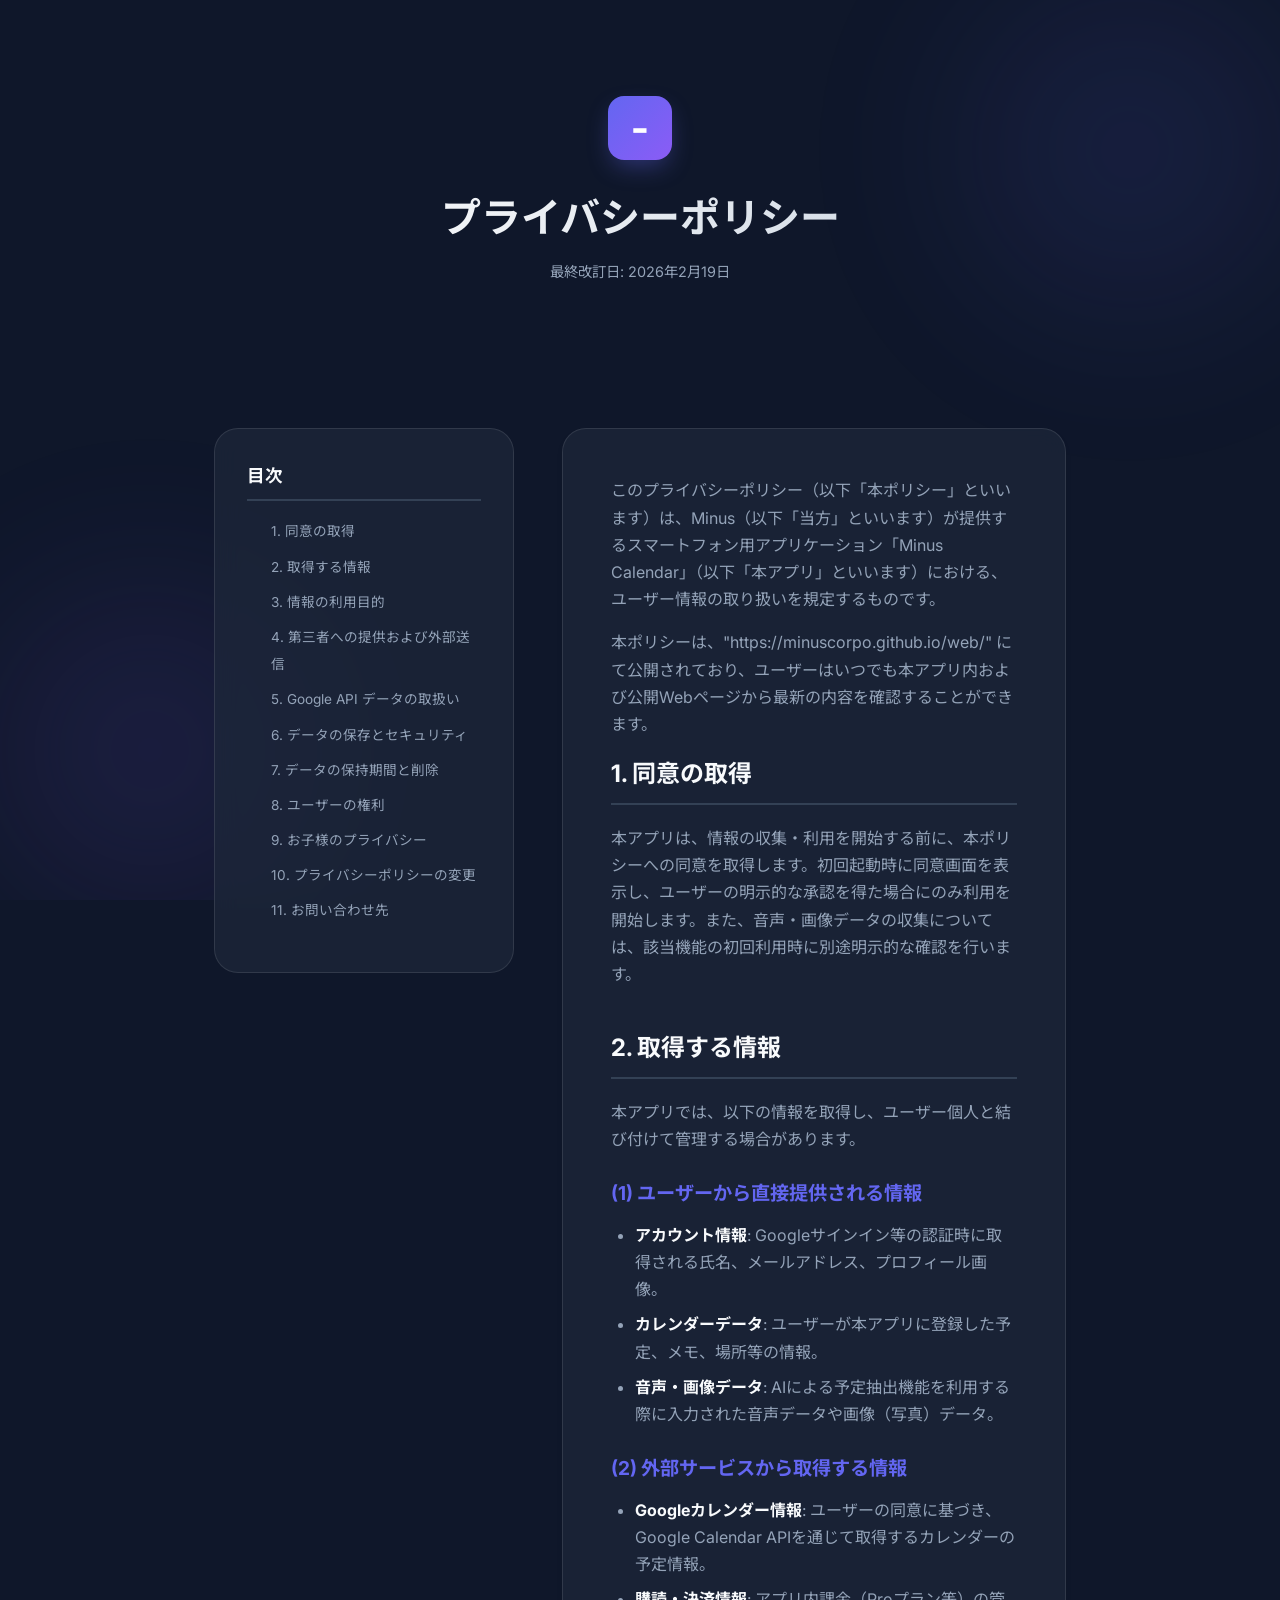
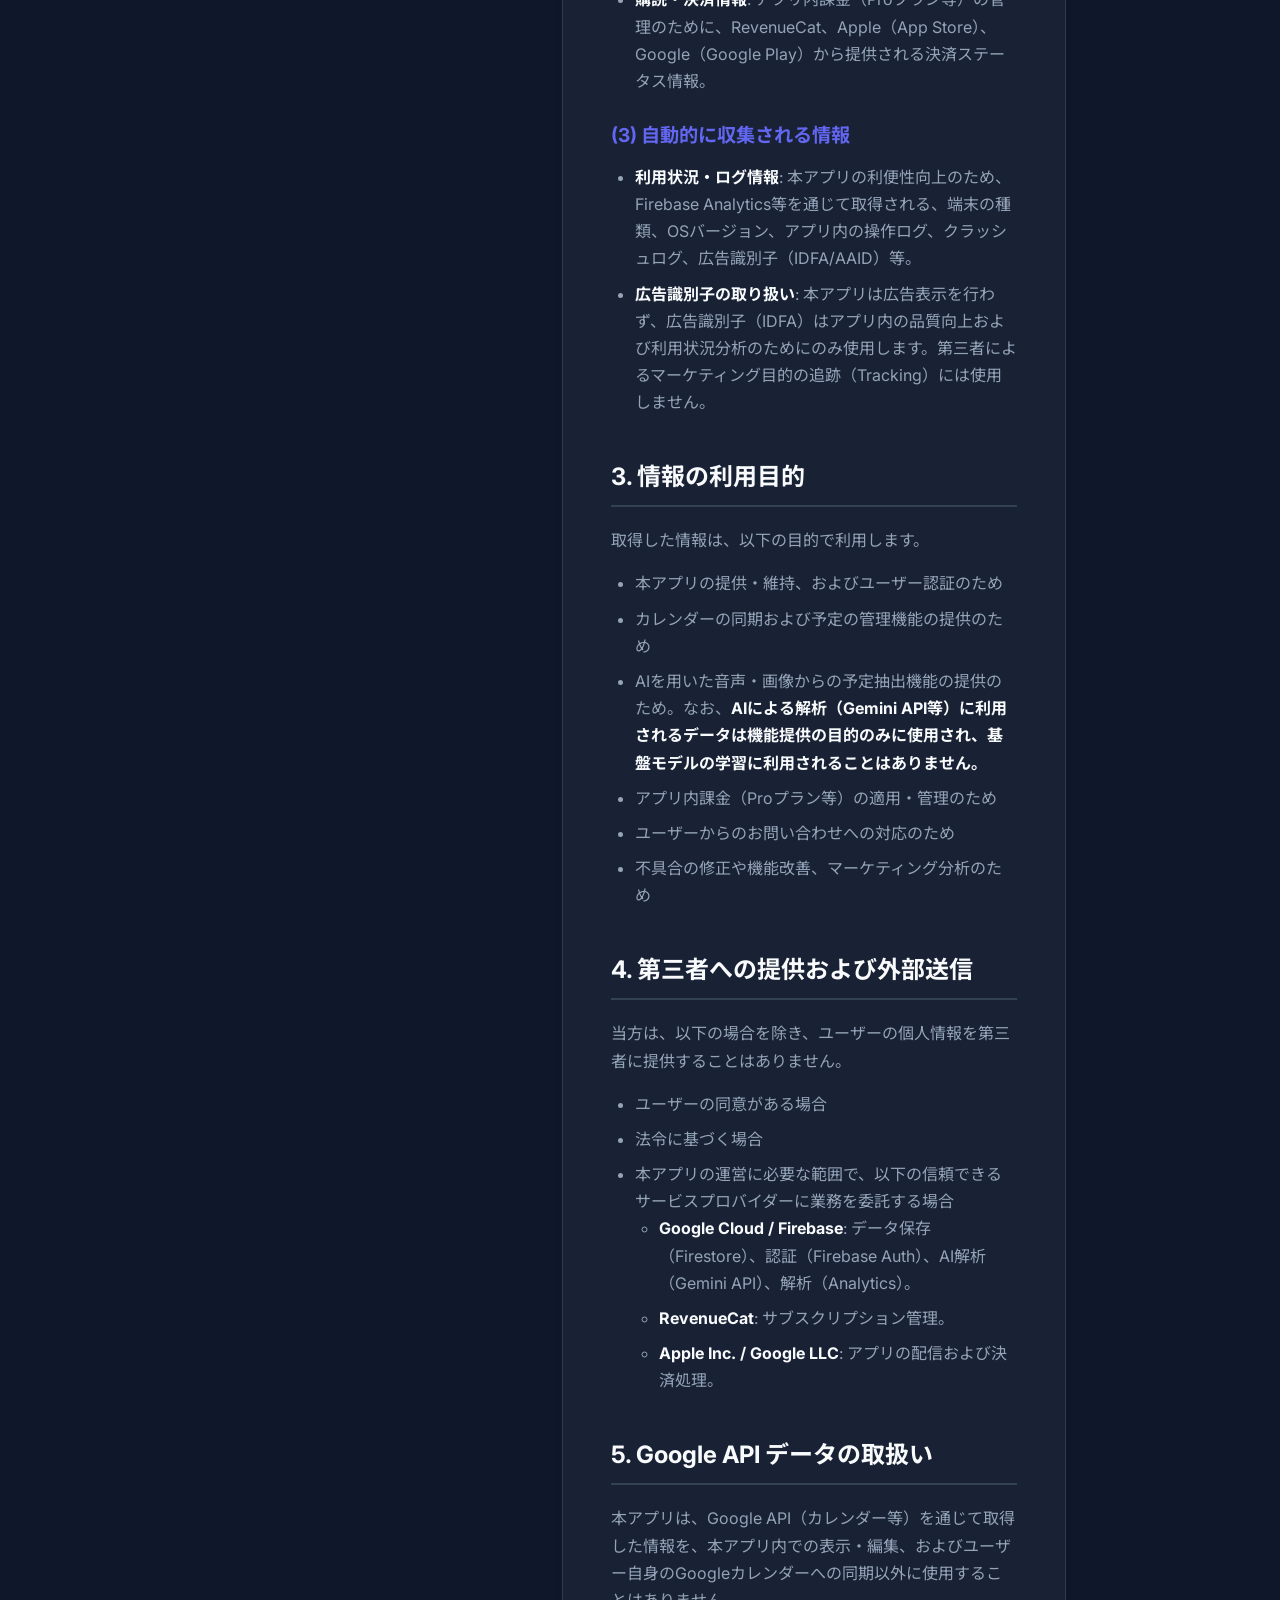
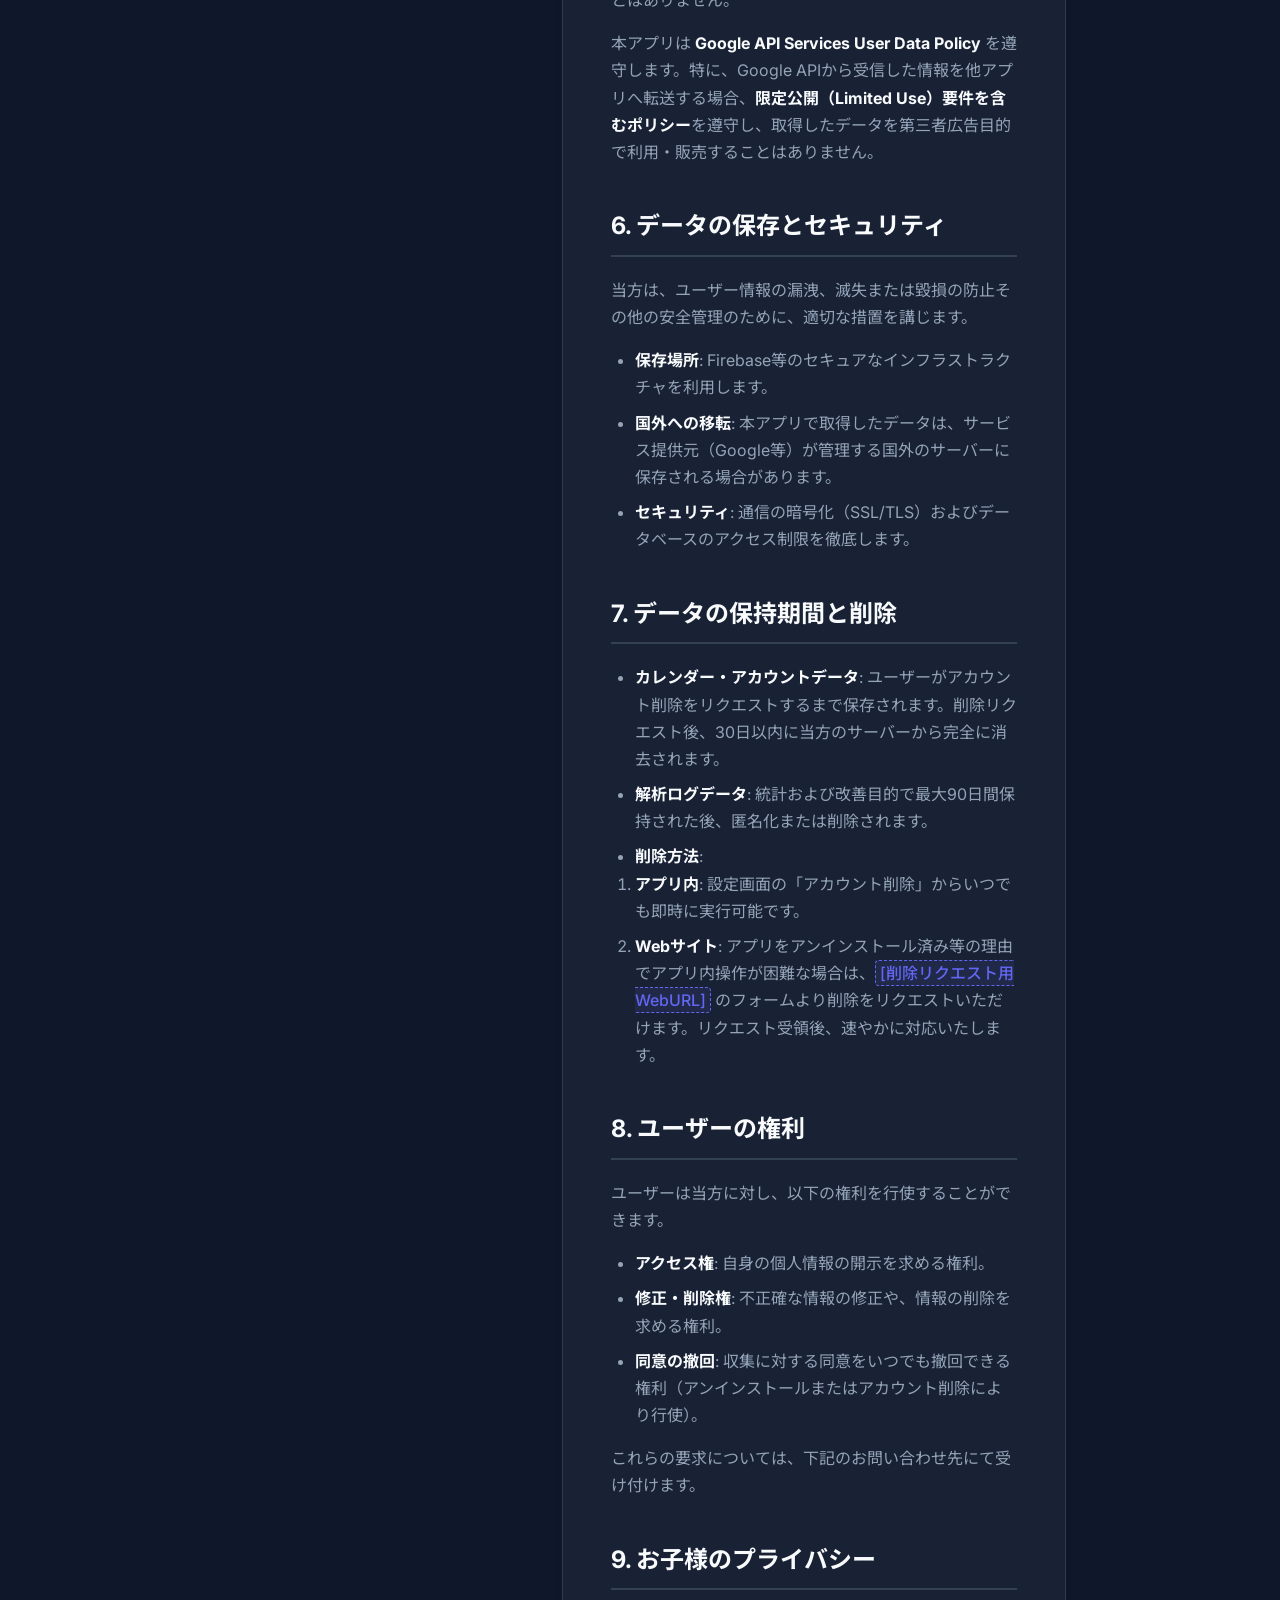
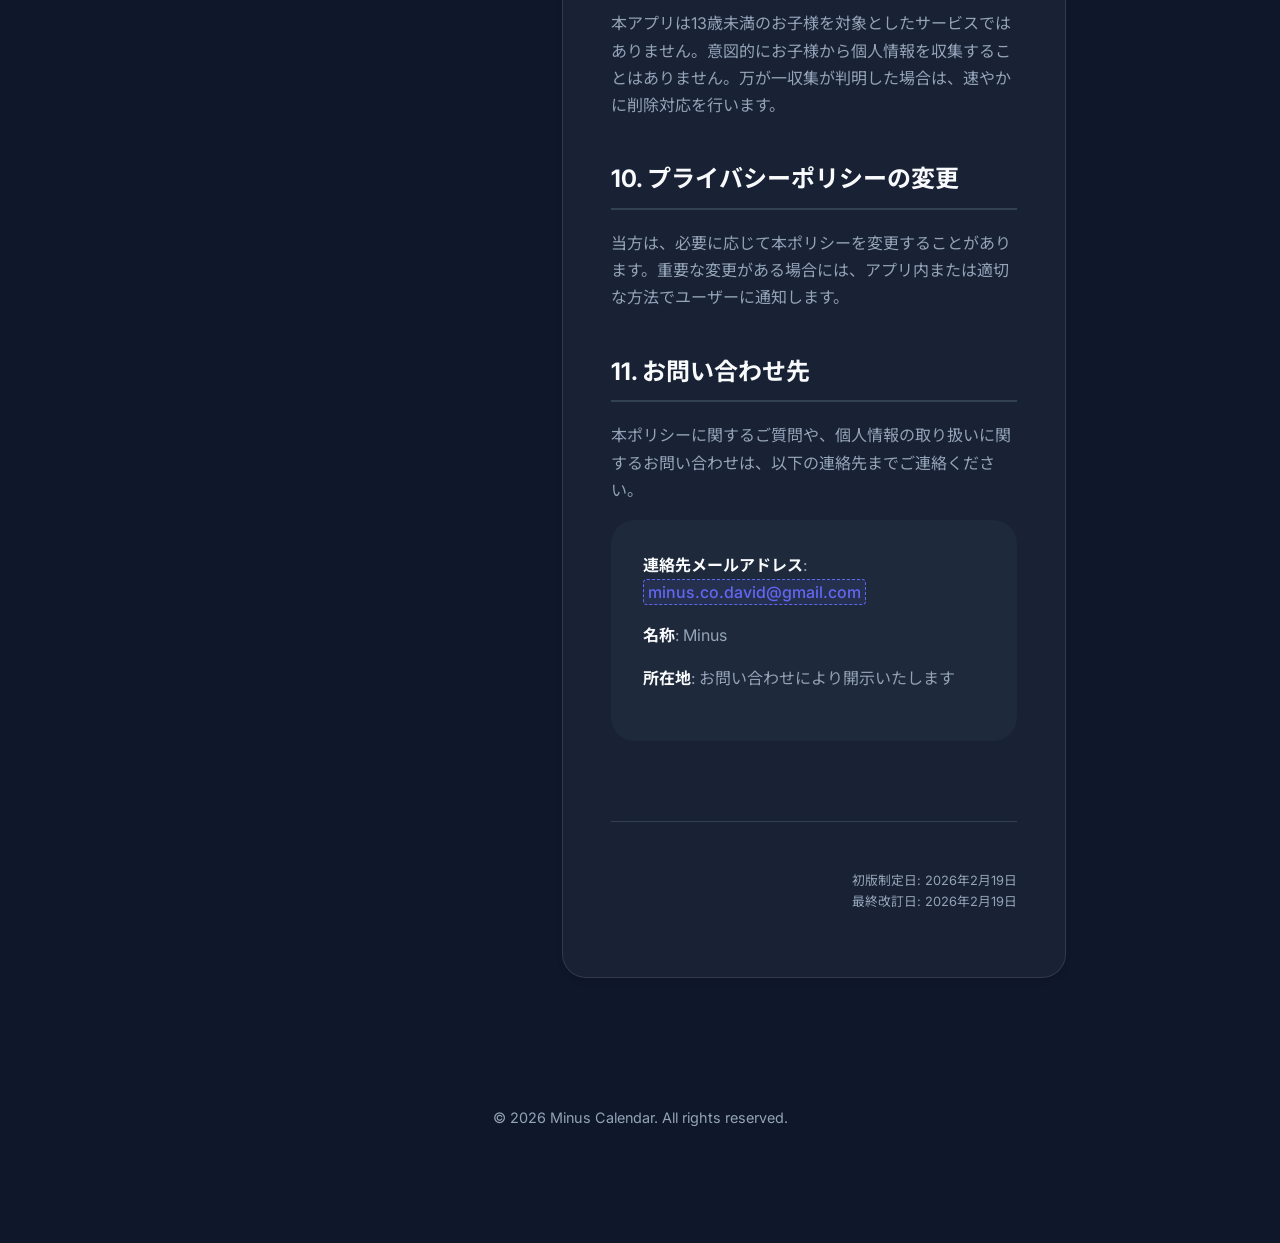
==== commit f87250d7: "メアド追加" ====
--- a/index.html
+++ b/index.html
@@ -172,7 +172,7 @@
                     <p>本ポリシーに関するご質問や、個人情報の取り扱いに関するお問い合わせは、以下の連絡先までご連絡ください。</p>
 
                     <div class="contact-card">
-                        <p><strong>連絡先メールアドレス</strong>: <span class="placeholder">[あなたの連絡先メールアドレス]</span></p>
+                        <p><strong>連絡先メールアドレス</strong>: <span class="placeholder">minus.co.david@gmail.com</span></p>
                         <p><strong>名称</strong>: Minus</p>
                         <p><strong>所在地</strong>: お問い合わせにより開示いたします</p>
                     </div>
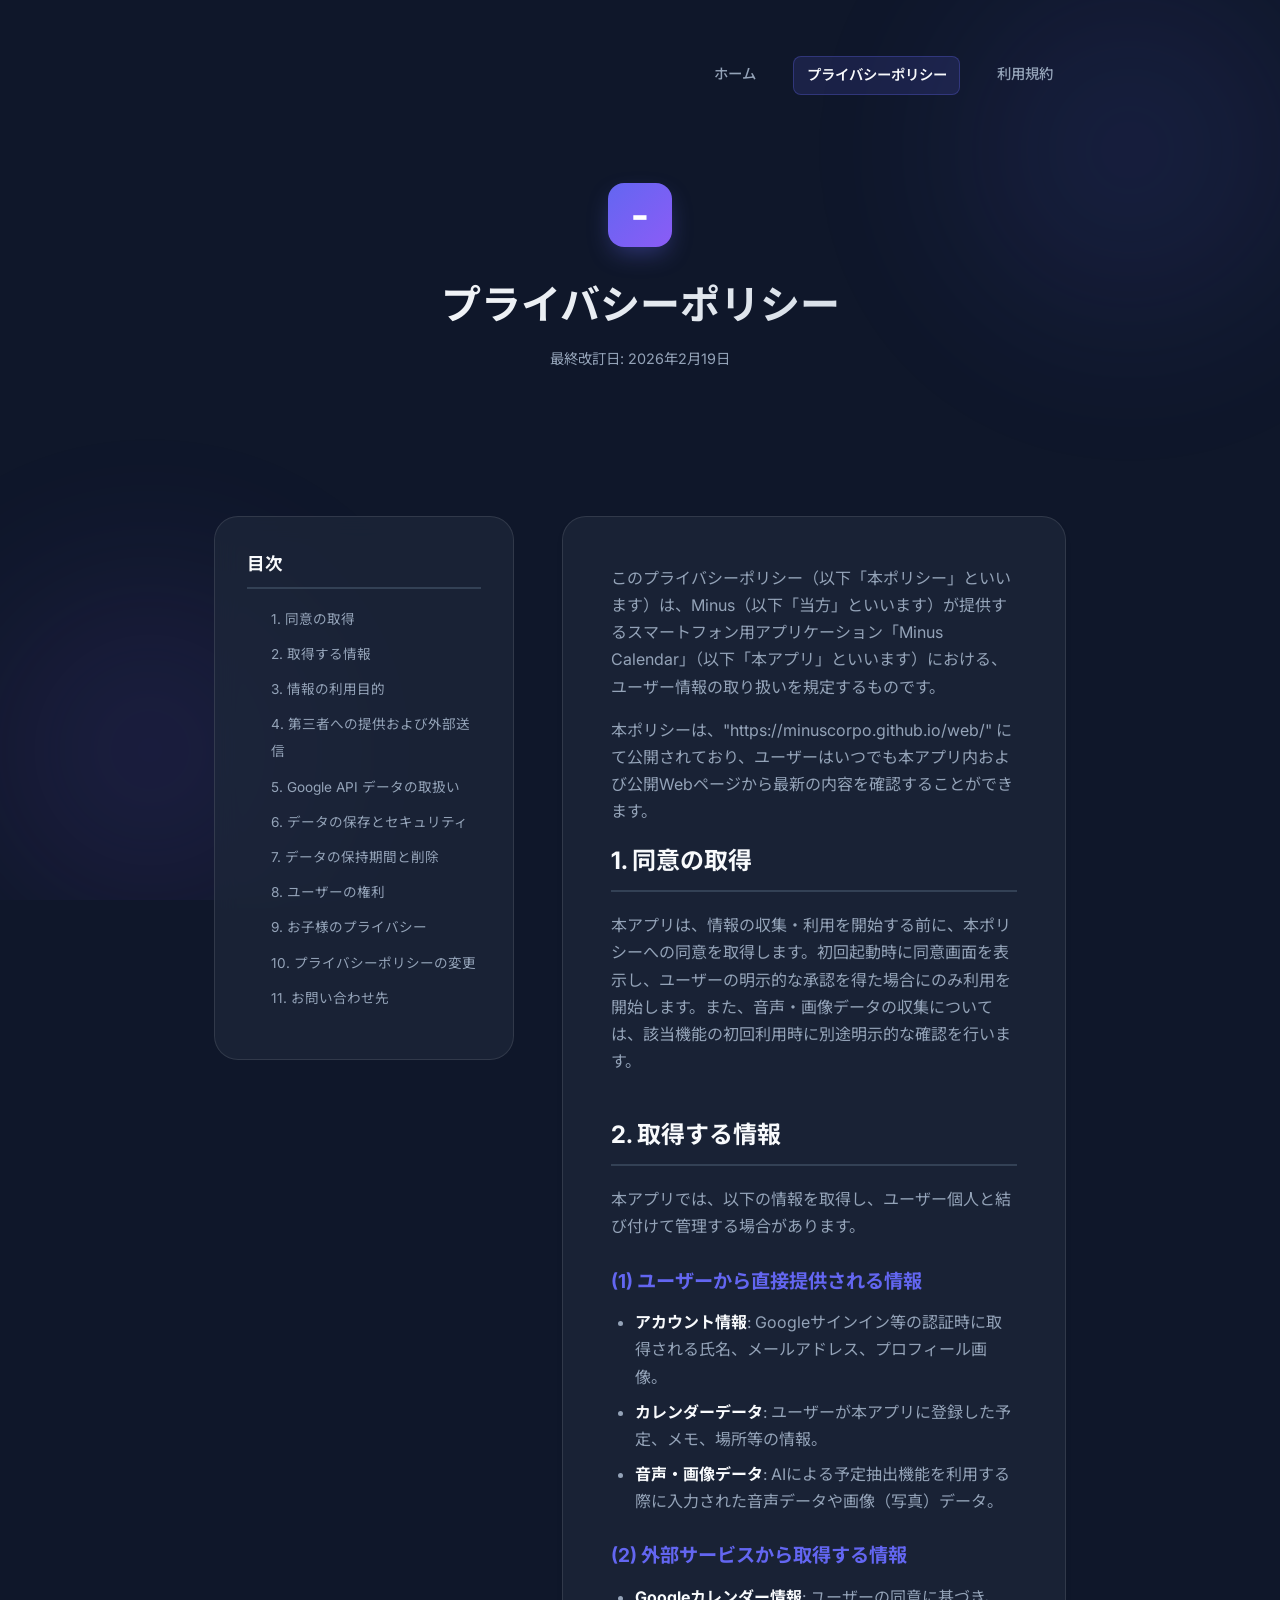
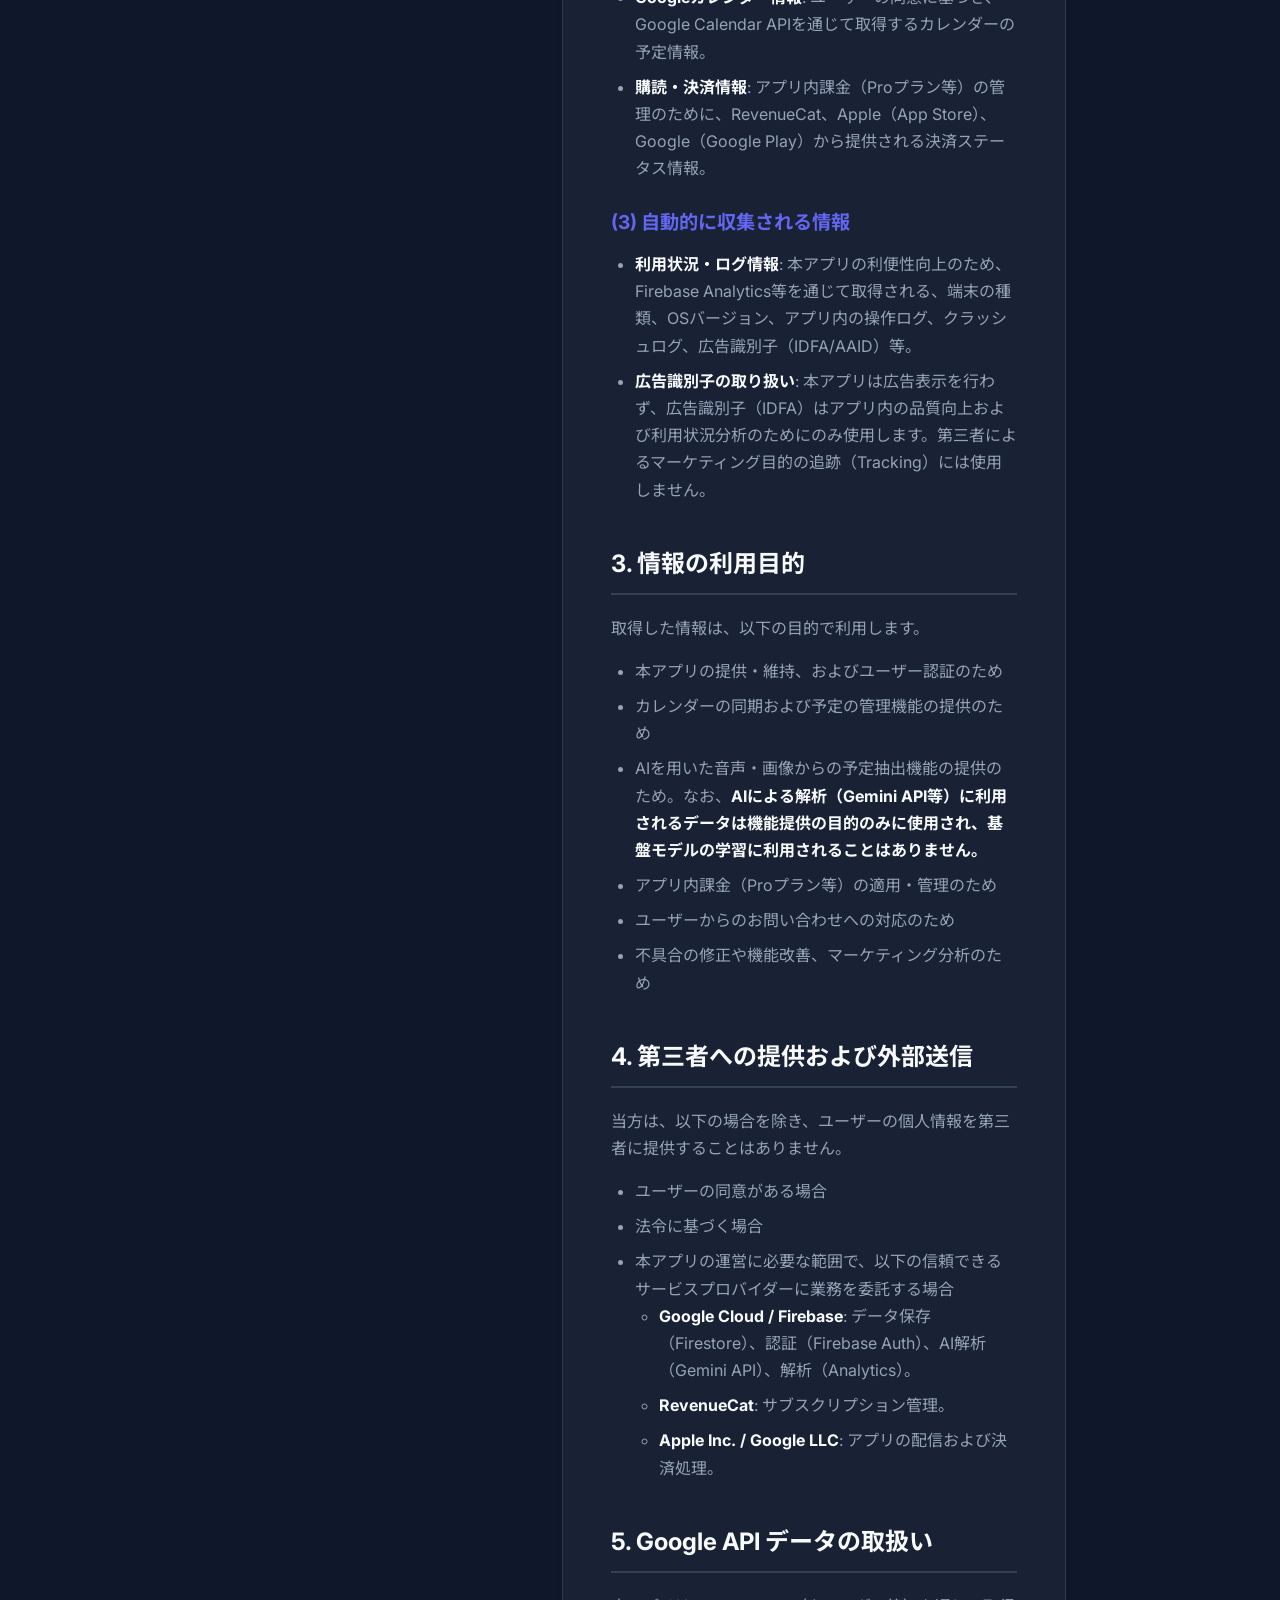
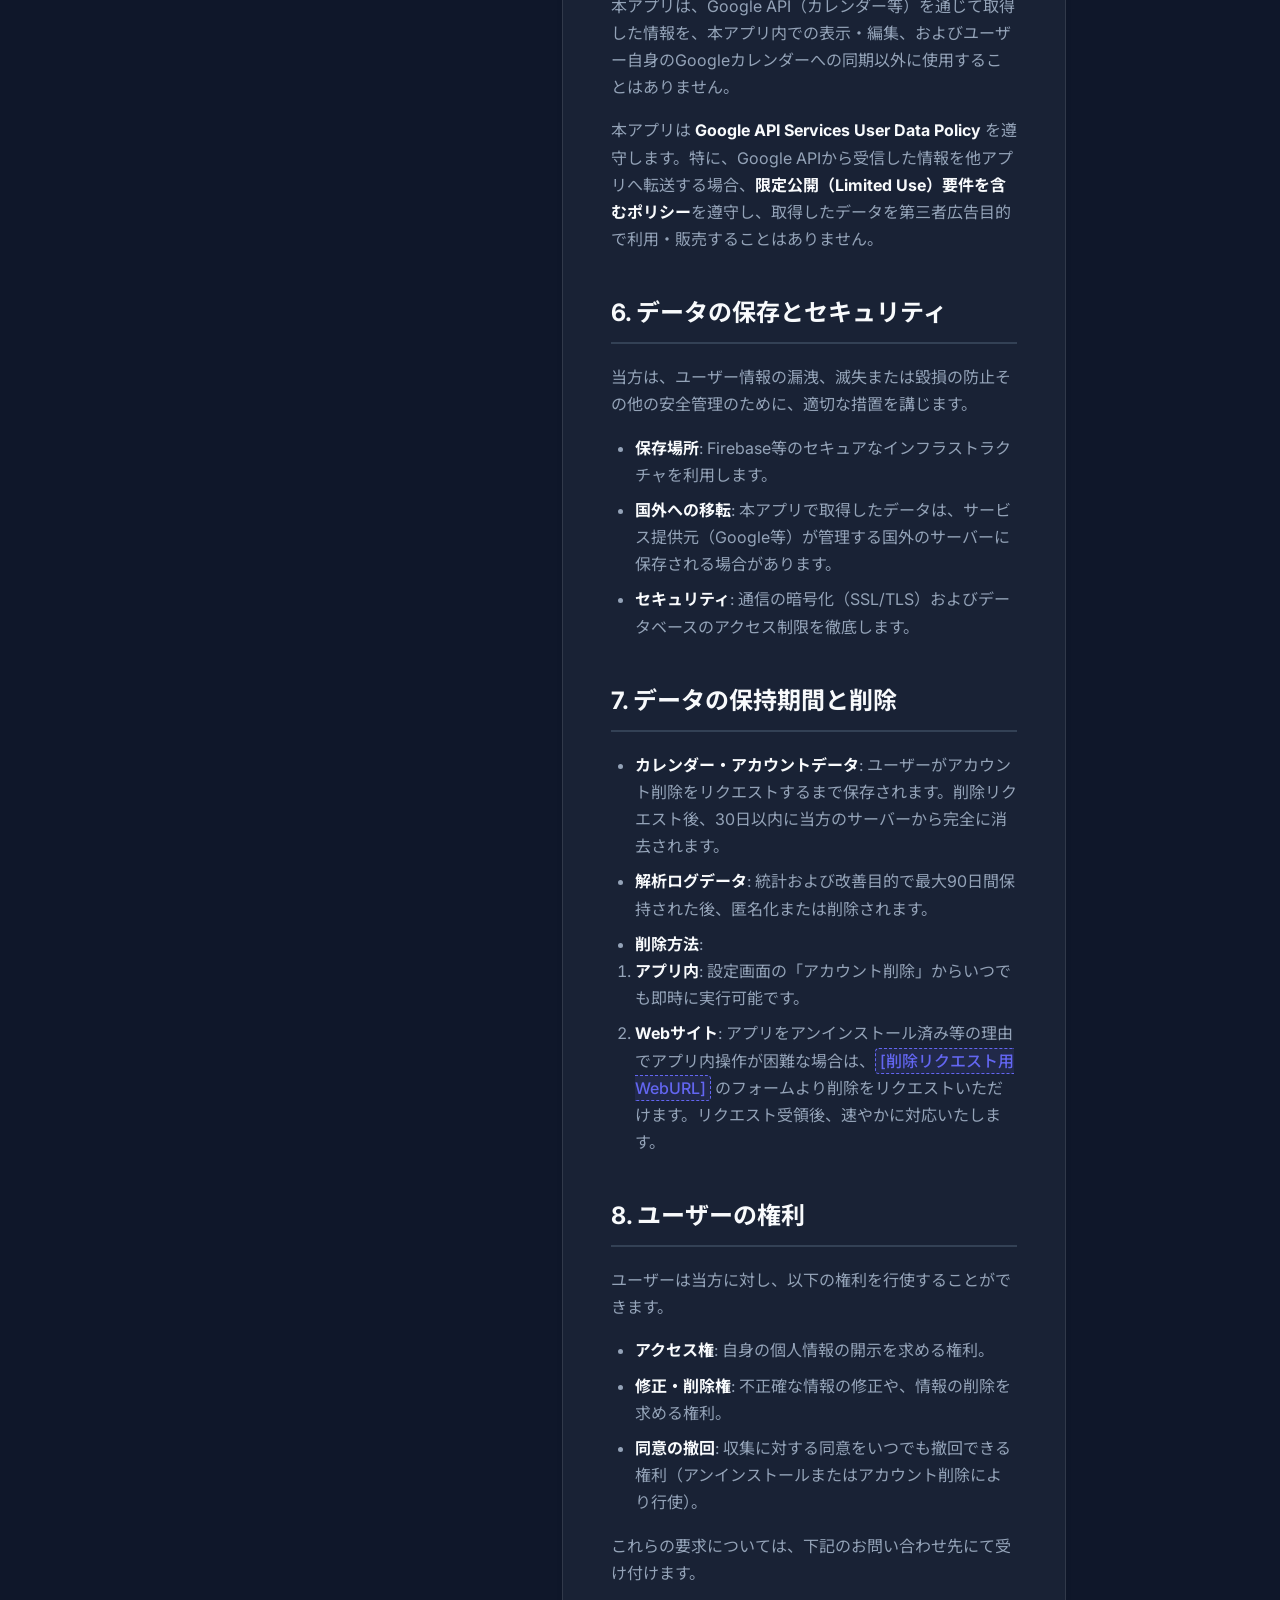
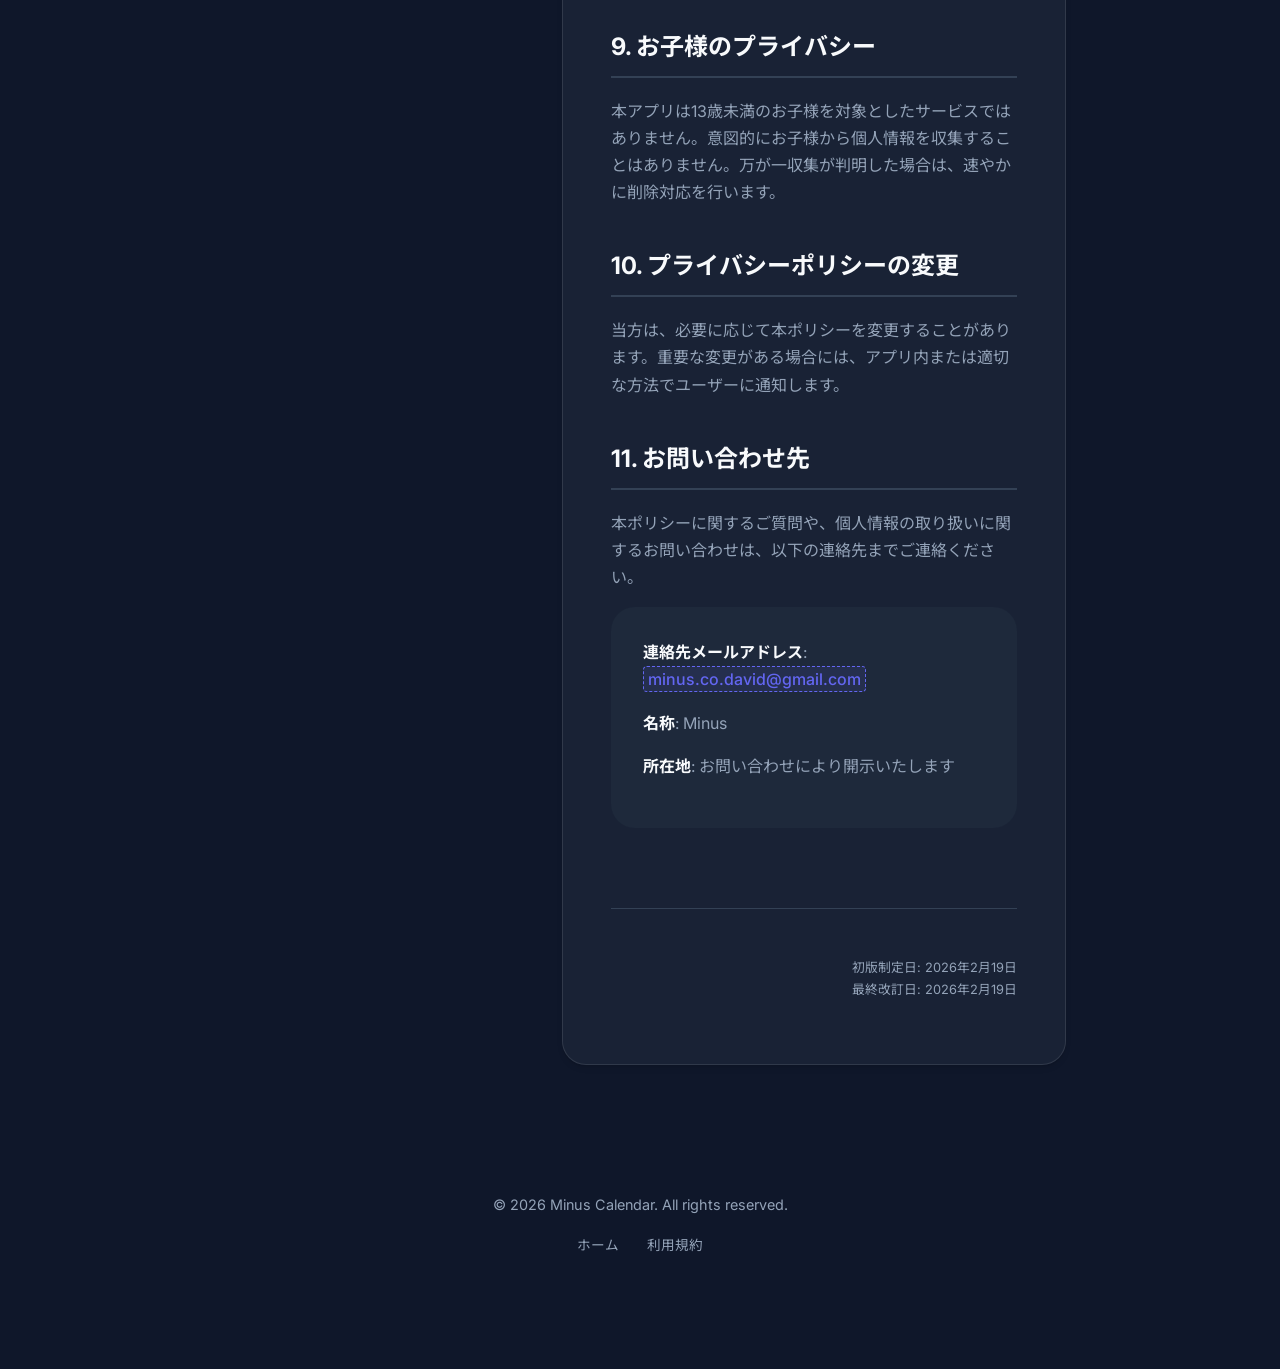
==== commit 30089161: "メイン、利用規約" ====
--- a/index.html
+++ b/index.html
@@ -16,6 +16,13 @@
     </div>
 
     <div class="container">
+        <!-- Global Navigation -->
+        <nav style="display:flex; justify-content:flex-end; padding: 1.5rem 0; gap: 1.5rem;">
+            <a href="main.html" style="color: var(--text-secondary); text-decoration: none; font-size: 0.9rem; font-weight: 500; padding: 0.4rem 0.8rem; border-radius: 8px; transition: color 0.2s;" onmouseover="this.style.color='var(--text-primary)'" onmouseout="this.style.color='var(--text-secondary)'">ホーム</a>
+            <a href="index.html" style="color: var(--text-primary); text-decoration: none; font-size: 0.9rem; font-weight: 600; padding: 0.4rem 0.8rem; border-radius: 8px; background: rgba(99,102,241,0.15); border: 1px solid rgba(99,102,241,0.3);">プライバシーポリシー</a>
+            <a href="terms.html" style="color: var(--text-secondary); text-decoration: none; font-size: 0.9rem; font-weight: 500; padding: 0.4rem 0.8rem; border-radius: 8px; transition: color 0.2s;" onmouseover="this.style.color='var(--text-primary)'" onmouseout="this.style.color='var(--text-secondary)'">利用規約</a>
+        </nav>
+
         <header class="fade-in">
             <div class="app-logo"></div>
             <h1>プライバシーポリシー</h1>
@@ -188,6 +195,10 @@
 
         <footer>
             <p>&copy; 2026 Minus Calendar. All rights reserved.</p>
+            <p style="margin-top: 0.75rem; font-size: 0.85rem;">
+                <a href="main.html" style="color: var(--text-secondary); text-decoration: none; margin: 0 0.75rem; transition: color 0.2s;" onmouseover="this.style.color='var(--accent-primary)'" onmouseout="this.style.color='var(--text-secondary)'">ホーム</a>
+                <a href="terms.html" style="color: var(--text-secondary); text-decoration: none; margin: 0 0.75rem; transition: color 0.2s;" onmouseover="this.style.color='var(--accent-primary)'" onmouseout="this.style.color='var(--text-secondary)'">利用規約</a>
+            </p>
         </footer>
     </div>
 
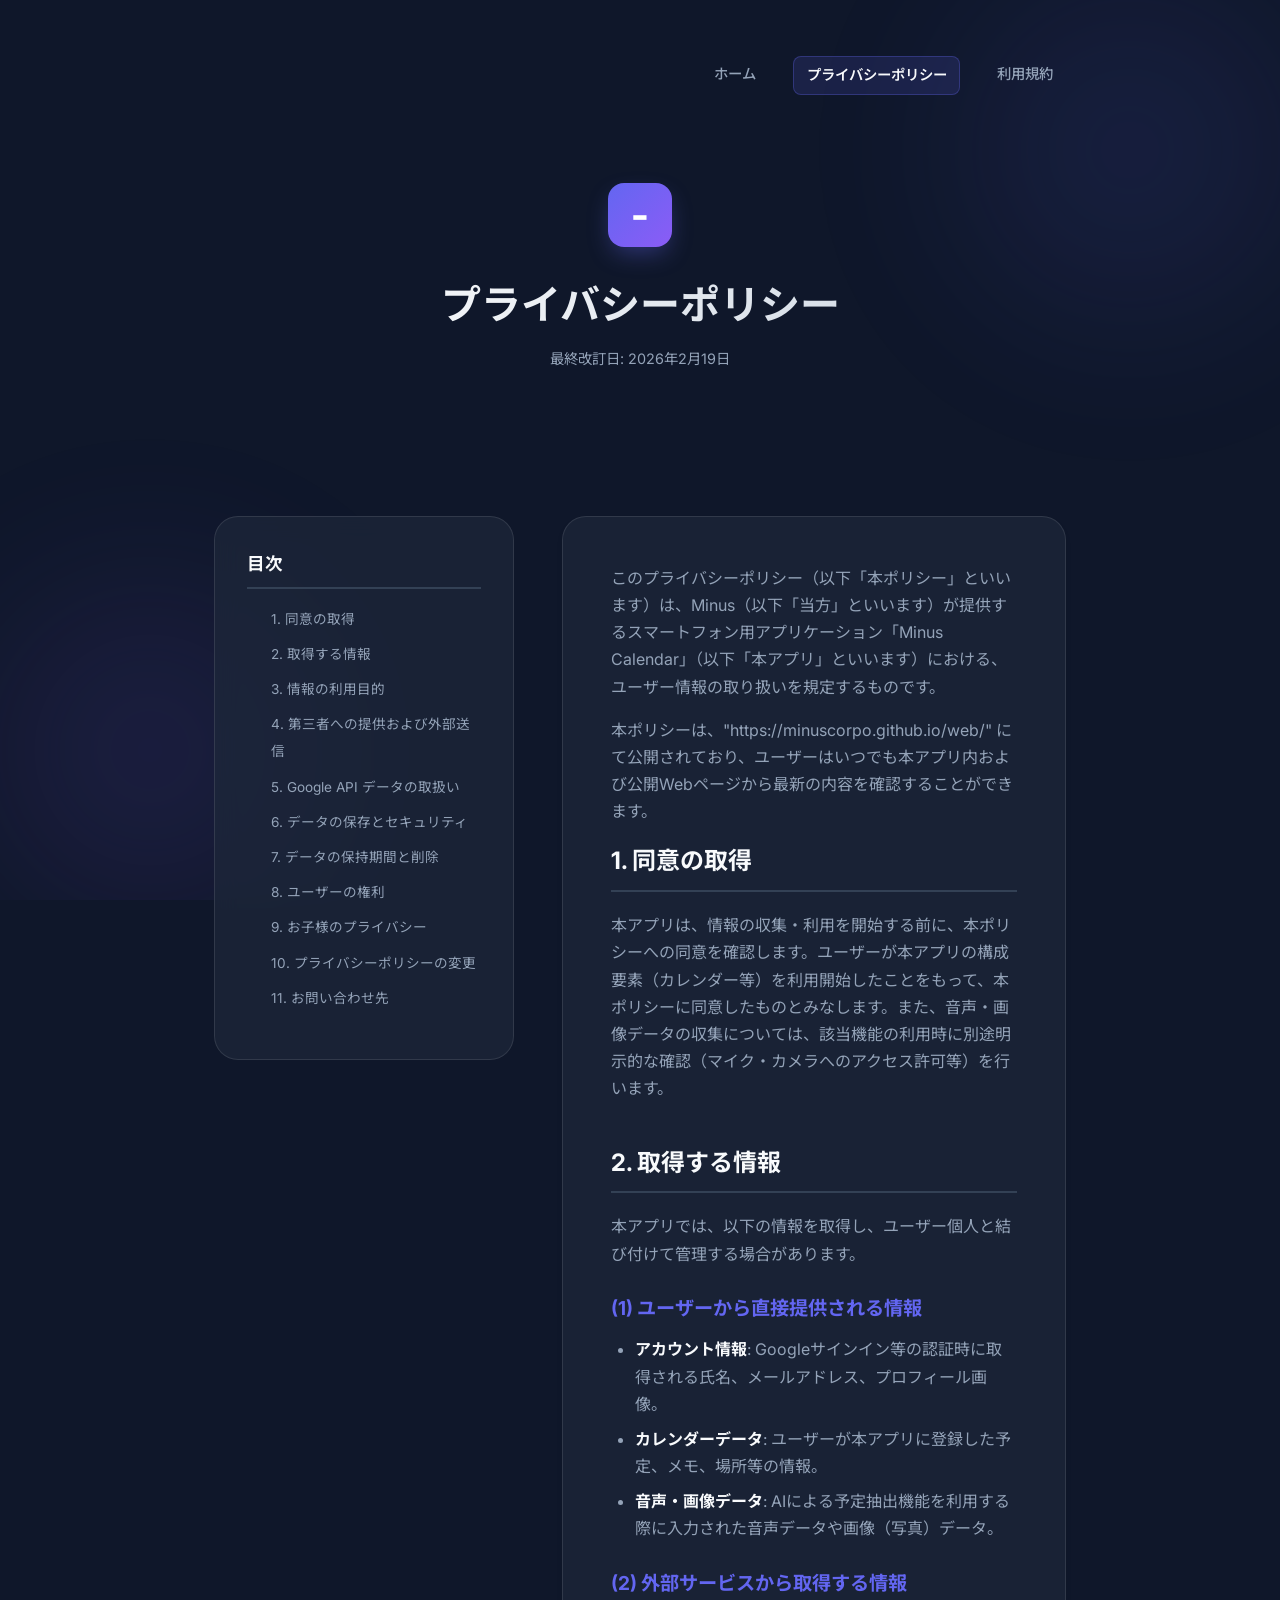
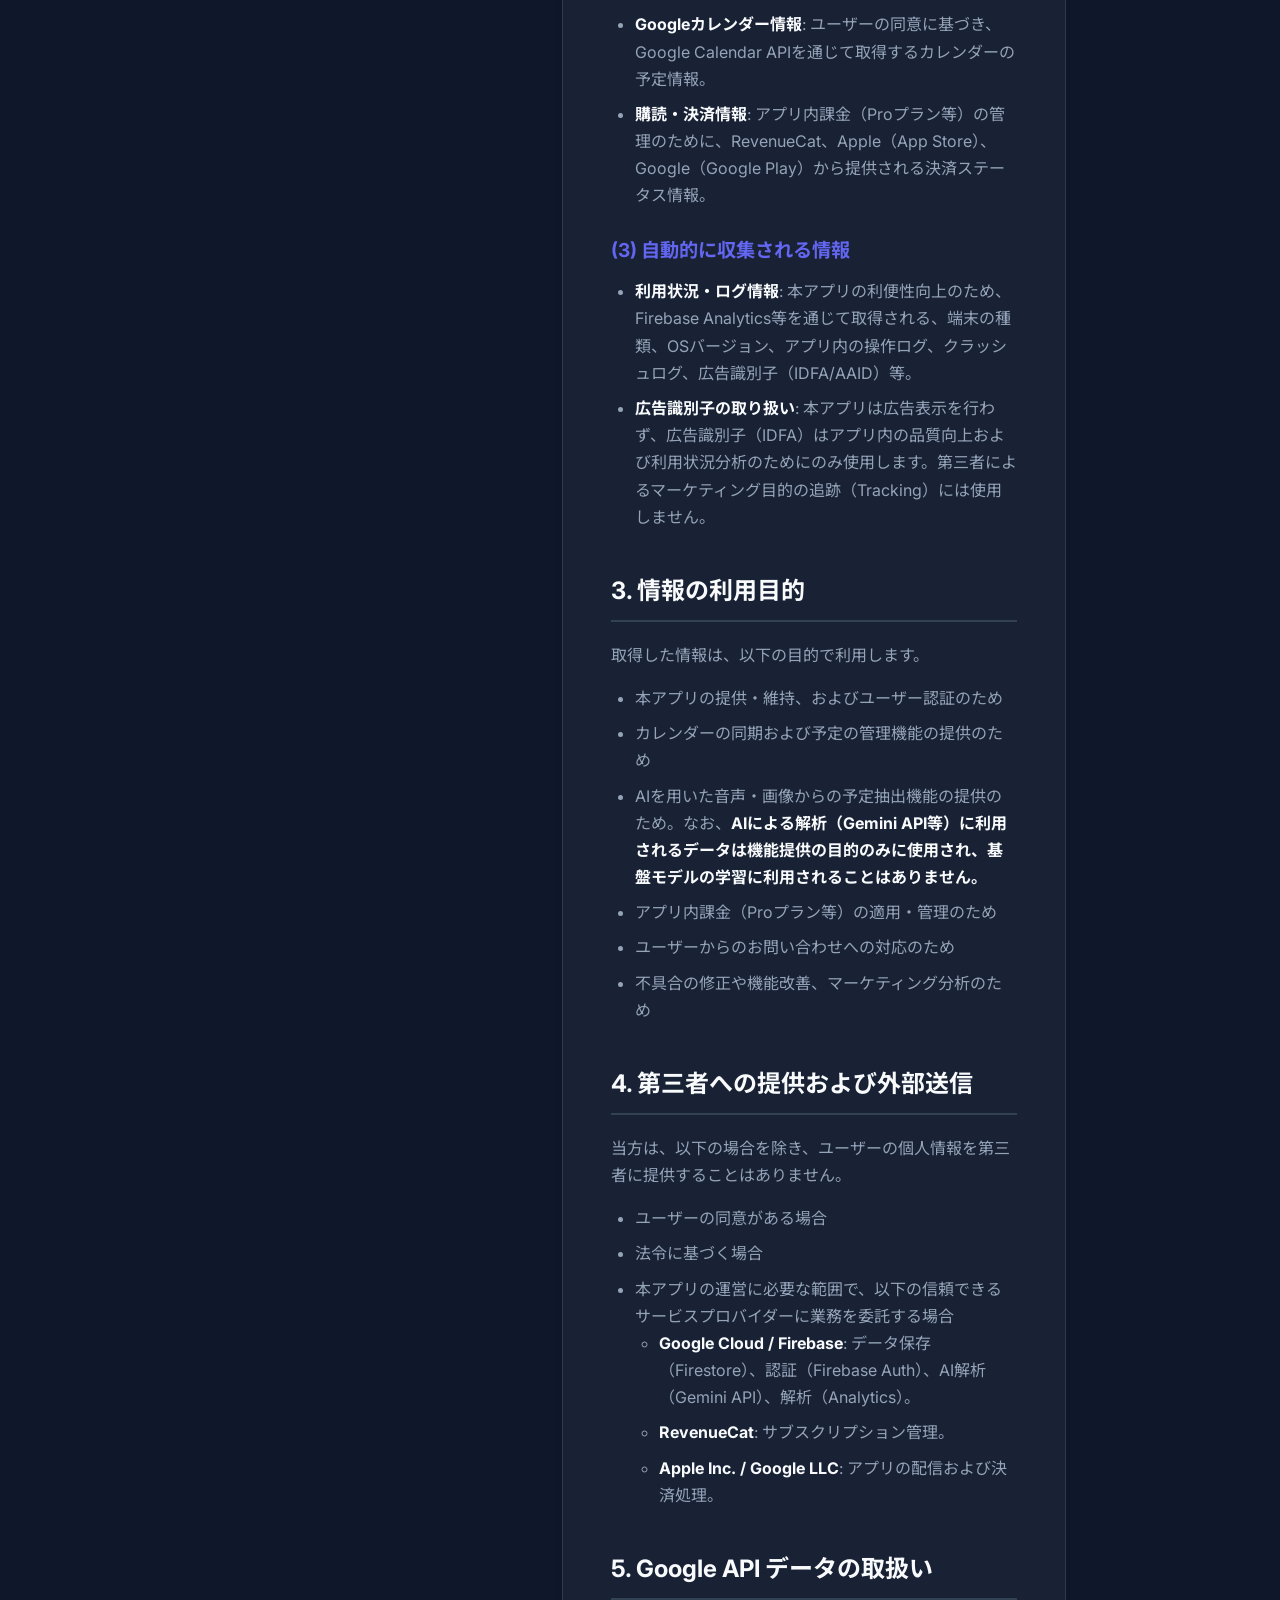
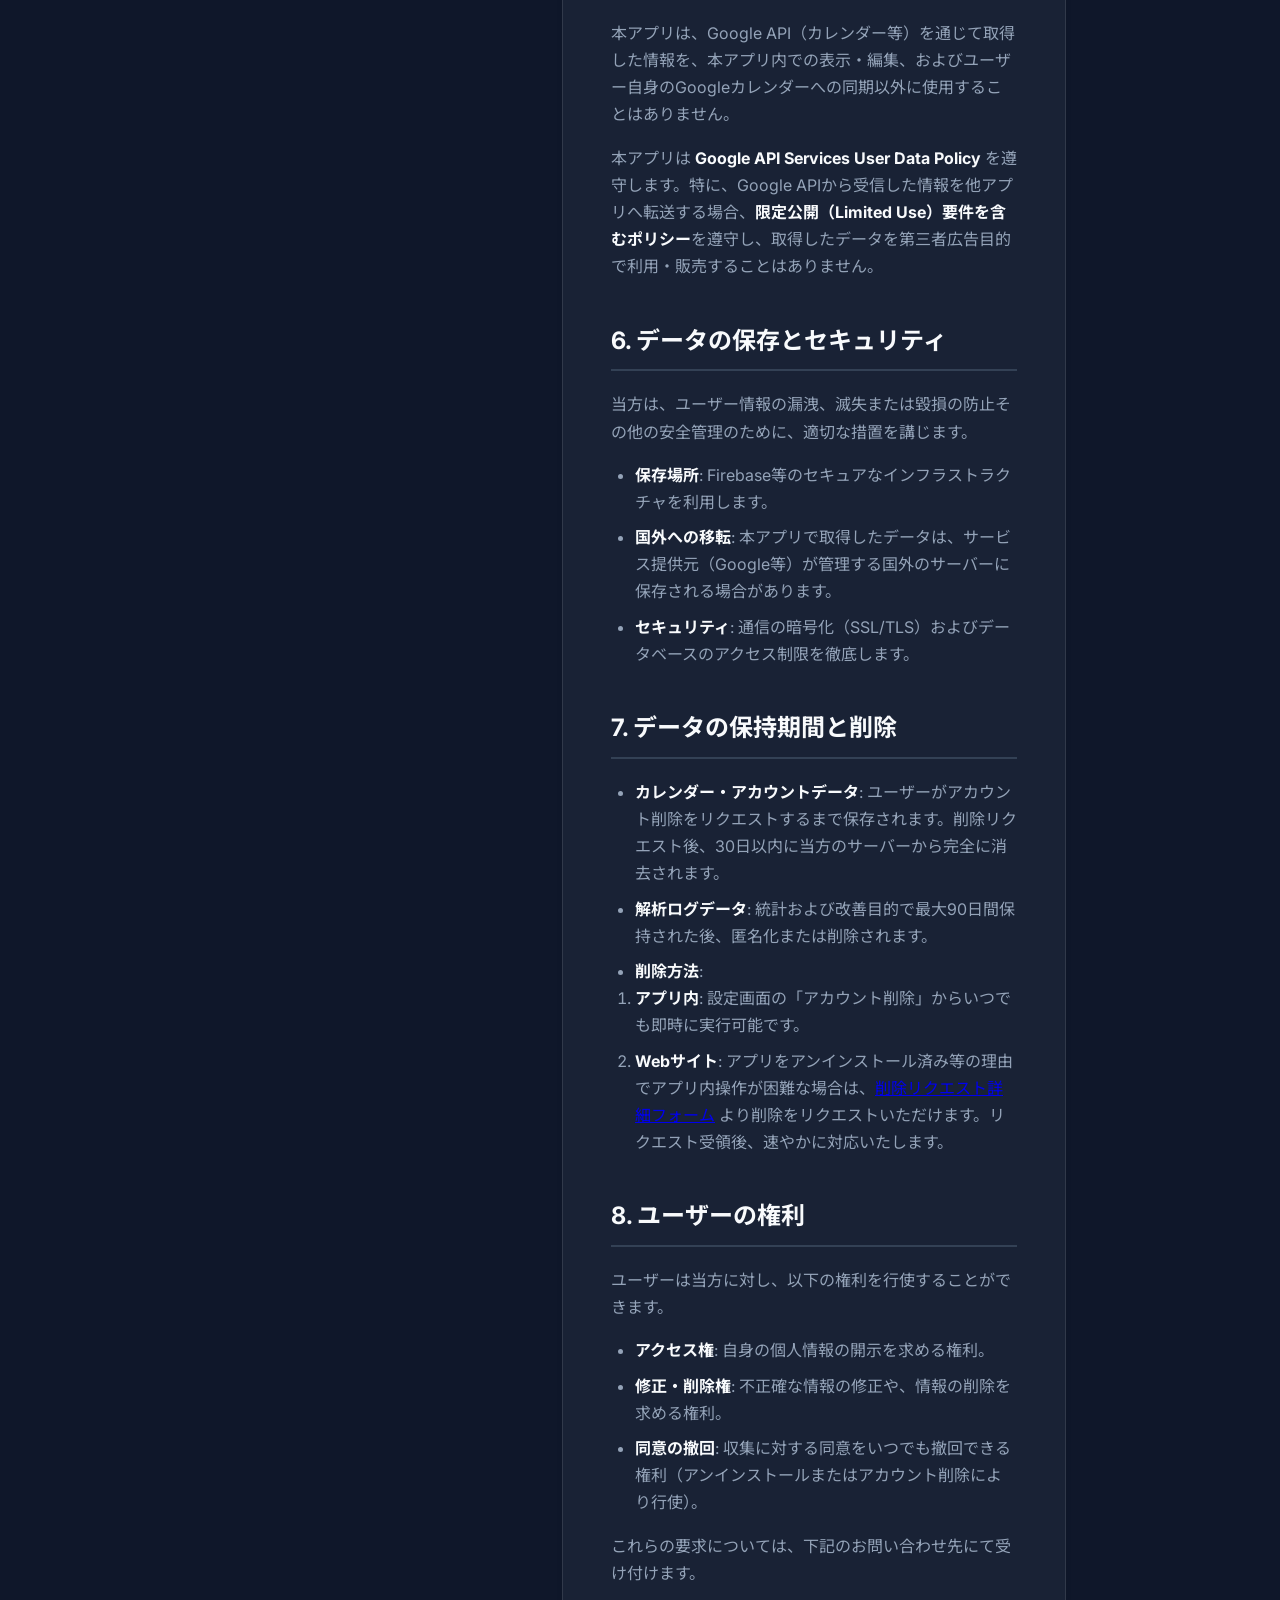
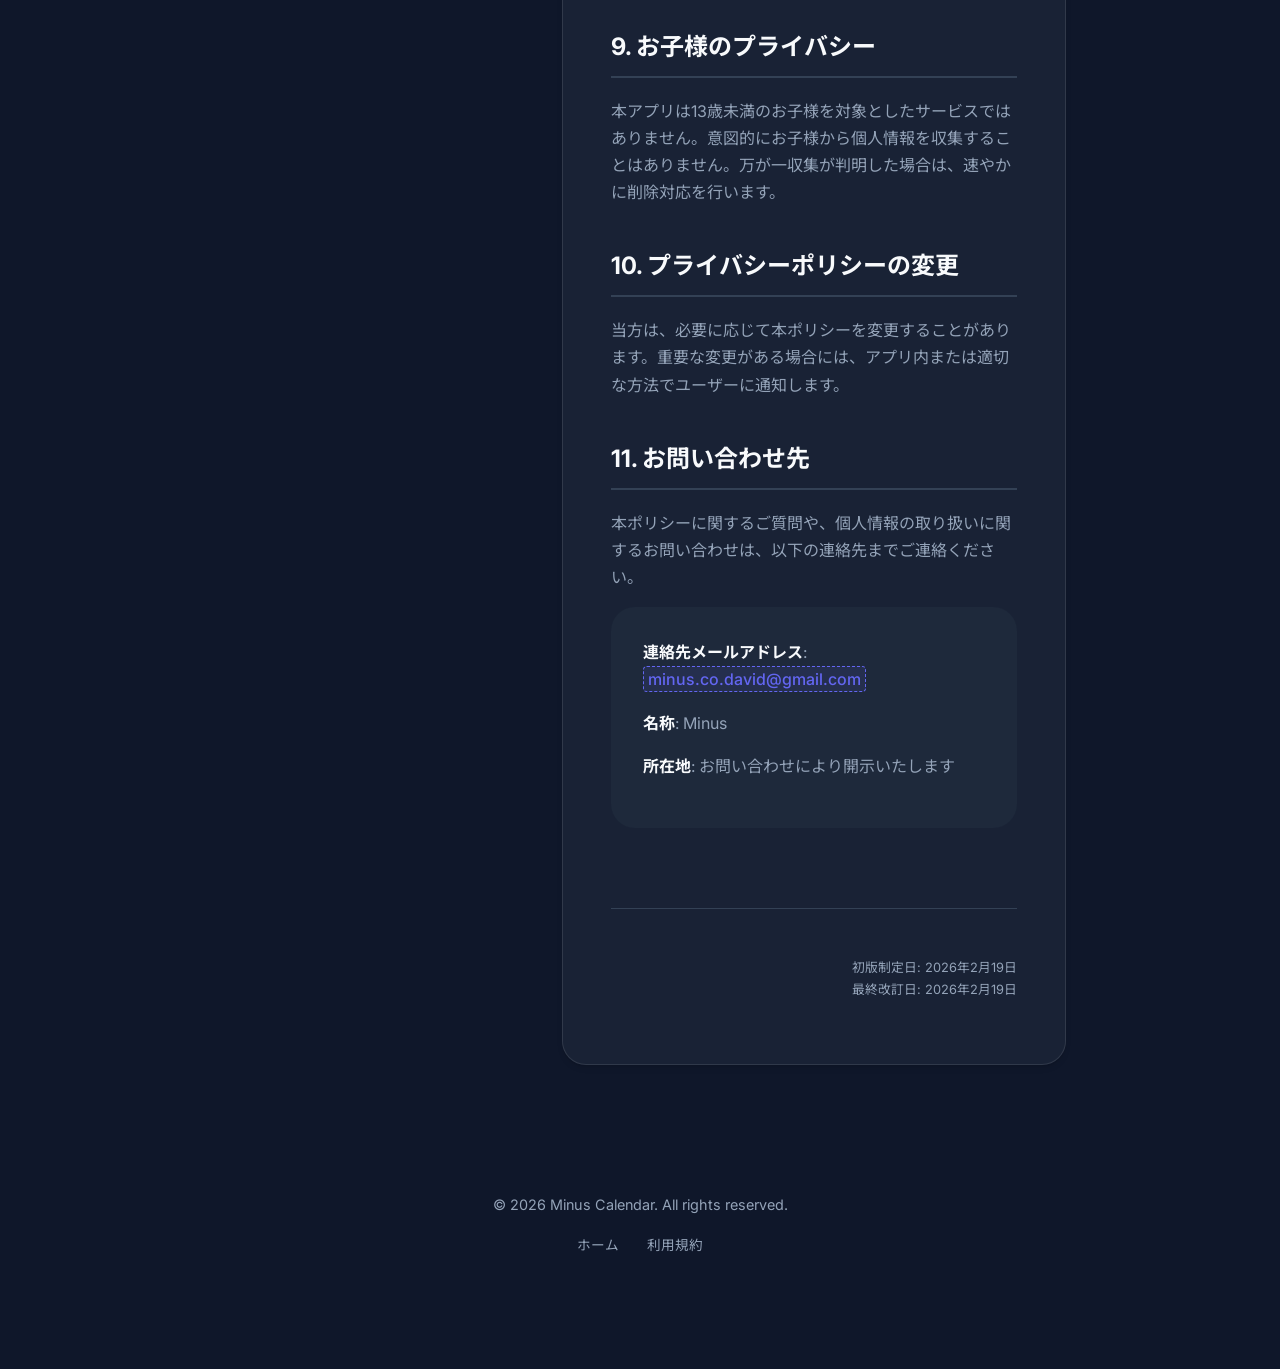
==== commit aedfb423: "app review対応" ====
--- a/index.html
+++ b/index.html
@@ -55,7 +55,7 @@
 
                 <section id="sec-1">
                     <h2>1. 同意の取得</h2>
-                    <p>本アプリは、情報の収集・利用を開始する前に、本ポリシーへの同意を取得します。初回起動時に同意画面を表示し、ユーザーの明示的な承認を得た場合にのみ利用を開始します。また、音声・画像データの収集については、該当機能の初回利用時に別途明示的な確認を行います。
+                    <p>本アプリは、情報の収集・利用を開始する前に、本ポリシーへの同意を確認します。ユーザーが本アプリの構成要素（カレンダー等）を利用開始したことをもって、本ポリシーに同意したものとみなします。また、音声・画像データの収集については、該当機能の利用時に別途明示的な確認（マイク・カメラへのアクセス許可等）を行います。
                     </p>
                 </section>
 
@@ -145,9 +145,9 @@
                         <li><strong>削除方法</strong>:
                             <ol>
                                 <li><strong>アプリ内</strong>: 設定画面の「アカウント削除」からいつでも即時に実行可能です。</li>
-                                <li><strong>Webサイト</strong>: アプリをアンインストール済み等の理由でアプリ内操作が困難な場合は、<span
-                                        class="placeholder">[削除リクエスト用WebURL]</span>
-                                    のフォームより削除をリクエストいただけます。リクエスト受領後、速やかに対応いたします。</li>
+                                <li><strong>Webサイト</strong>: アプリをアンインストール済み等の理由でアプリ内操作が困難な場合は、<a
+                                        href="https://forms.gle/SJ4BVMZfykTtq9zw8" target="_blank" rel="noopener noreferrer">削除リクエスト詳細フォーム</a>
+                                    より削除をリクエストいただけます。リクエスト受領後、速やかに対応いたします。</li>
                             </ol>
                         </li>
                     </ul>
